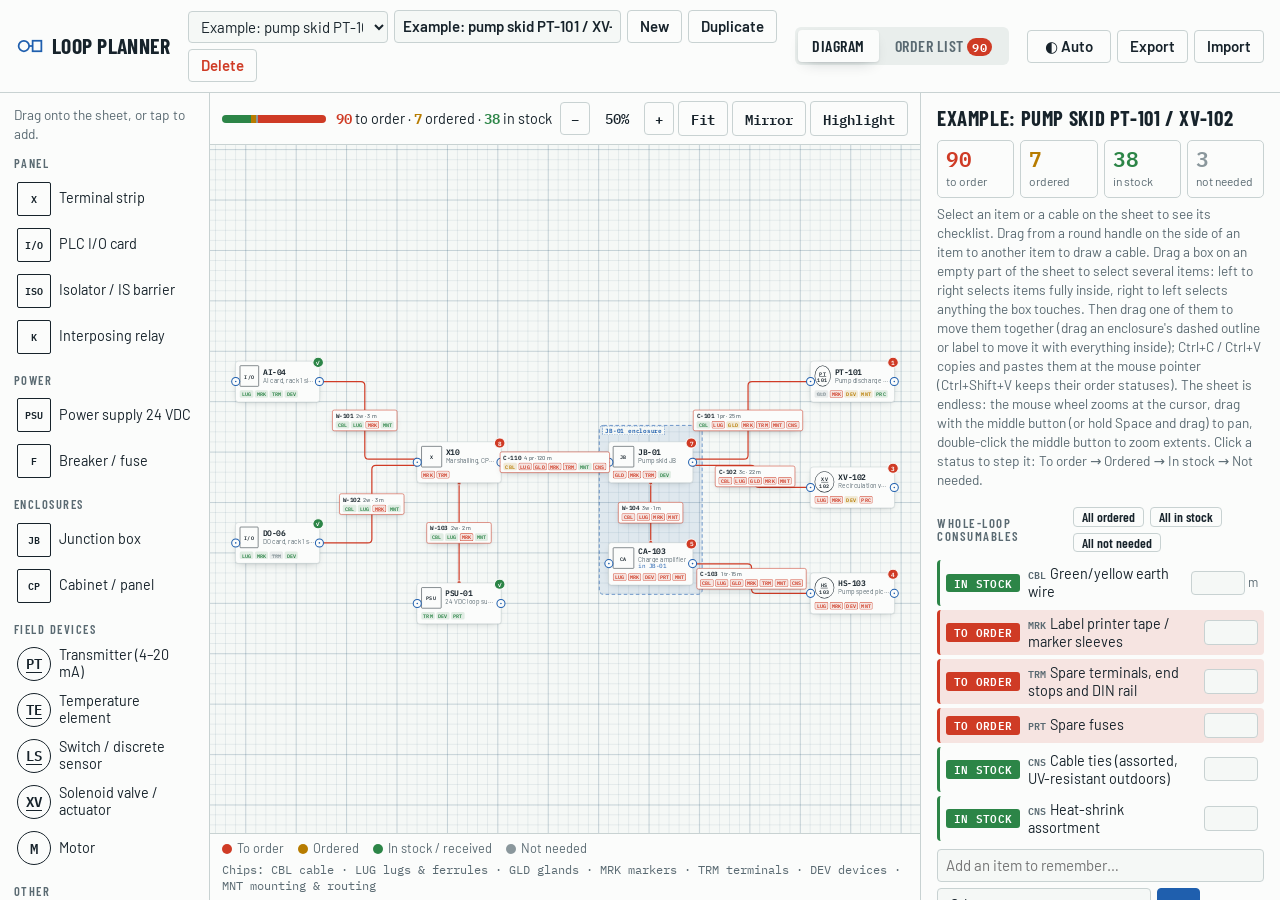
==== loop-planner/index.html @ 2ae2ae6f "Loop Planner: highlight materials of interest A Highlight button above the sheet opens a bar with ma" ====
<!DOCTYPE html>
<html lang="en">
<head>
<meta charset="UTF-8">
<meta name="viewport" content="width=device-width, initial-scale=1.0, viewport-fit=cover">
<!-- ARTIFACT-HEAD-START -->
<title>Loop Planner</title>
<meta name="claude:viewport-fit-sides" content="cover">
<link rel="preconnect" href="https://fonts.googleapis.com">
<link rel="preconnect" href="https://fonts.gstatic.com" crossorigin>
<link href="https://fonts.googleapis.com/css2?family=Barlow:wght@400;500;600&family=Barlow+Condensed:wght@500;600;700&family=IBM+Plex+Mono:wght@500;600&display=swap" rel="stylesheet">
<script>
  // Apply the saved theme before anything is drawn (no flash). "auto" follows the system.
  try { var t = localStorage.getItem('loop-planner-theme'); if (t === 'light' || t === 'dark') document.documentElement.dataset.theme = t; } catch (e) {}
</script>
<!-- ARTIFACT-HEAD-END -->
<link rel="stylesheet" href="style.css?v=dev">
</head>
<body>
<!-- ARTIFACT-BODY-START -->
<header class="topbar">
  <div class="brand">
    <svg viewBox="0 0 32 32" aria-hidden="true"><circle cx="9" cy="16" r="6"/><rect x="19" y="10" width="10" height="12"/><path d="M15 16h4"/></svg>
    <span>Loop Planner</span>
  </div>
  <div class="loopbar">
    <label class="sr" for="loopSelect">Loop</label>
    <select id="loopSelect" title="Switch loop"></select>
    <label class="sr" for="loopName">Loop name</label>
    <input id="loopName" type="text" placeholder="Loop name" title="Rename this loop">
    <button id="btnNewLoop" class="btn ghost" title="Start an empty loop">New</button>
    <button id="btnDupLoop" class="btn ghost" title="Copy this loop">Duplicate</button>
    <button id="btnDelLoop" class="btn ghost danger" title="Delete this loop">Delete</button>
  </div>
  <nav class="tabs" role="tablist">
    <button id="tabDiagram" class="tab active" role="tab" aria-selected="true">Diagram</button>
    <button id="tabOrders" class="tab" role="tab" aria-selected="false">Order list <span id="tabCount" class="count"></span></button>
  </nav>
  <div class="filemenu">
    <button id="btnTheme" class="btn ghost theme-btn" title="Colour theme: click to switch Auto / Light / Dark"></button>
    <button id="btnExport" class="btn ghost" title="Save all loops to a .json file">Export</button>
    <label class="btn ghost" title="Load loops from a .json file">Import<input id="fileImport" type="file" accept=".json,application/json" hidden></label>
  </div>
</header>

<div id="confirmBar" class="confirm" hidden>
  <span id="confirmText"></span>
  <button id="confirmYes" class="btn danger">Delete</button>
  <button id="confirmNo" class="btn ghost">Cancel</button>
</div>

<main id="viewDiagram" class="diagram">
  <aside class="palette" aria-label="Components">
    <p class="hint">Drag onto the sheet, or tap to add.</p>
    <div id="paletteList"></div>
  </aside>

  <section class="sheet">
    <div class="sheet-tools">
      <div id="progress" class="progress"></div>
      <div class="zoom">
        <button id="zoomOut" class="btn ghost icon" title="Zoom out">−</button>
        <span id="zoomVal">100%</span>
        <button id="zoomIn" class="btn ghost icon" title="Zoom in">+</button>
        <button id="zoomFit" class="btn ghost" title="Zoom extents: show the whole loop (or double-click the mouse wheel)">Fit</button>
        <button id="btnMirror" class="btn ghost" title="Mirror the loop left ↔ right">Mirror</button>
        <button id="btnHighlight" class="btn ghost hl-toggle" aria-expanded="false" aria-controls="hlBar" title="Highlight where a material is needed">Highlight</button>
      </div>
    </div>
    <div id="hlBar" class="hlbar" hidden>
      <div class="hl-row">
        <label class="sr" for="hlText">Highlight materials containing</label>
        <input id="hlText" type="search" placeholder="Search materials: ferrule, gland, M20, Hall…" autocomplete="off">
        <label class="hl-todo"><input id="hlTodo" type="checkbox"> Only still to order</label>
        <span id="hlSummary" class="hl-summary"></span>
        <button id="hlClear" class="btn ghost small">Clear</button>
        <button id="hlClose" class="btn ghost small" title="Hide this bar (the highlight stays on)">Hide</button>
      </div>
      <div id="hlChips" class="hl-chips" role="group" aria-label="Material types"></div>
    </div>
    <div id="modeBar" class="modebar" hidden><span id="modeText"></span><button id="modeDone" class="btn small">Done (Esc)</button></div>
    <div id="viewport" class="viewport">
      <div id="world">
        <svg id="wires" xmlns="http://www.w3.org/2000/svg"></svg>
        <div id="nodes"></div>
      </div>
      <div id="emptyHint" class="empty" hidden>
        <strong>Empty loop</strong>
        <span>Drag a transmitter, junction box, terminal strip or I/O card onto the sheet. Then drag from a round handle on one item to another to draw a cable.</span>
      </div>
    </div>
    <div class="legend">
      <span><i class="dot todo"></i>To order</span>
      <span><i class="dot ordered"></i>Ordered</span>
      <span><i class="dot have"></i>In stock / received</span>
      <span><i class="dot na"></i>Not needed</span>
      <span class="legend-sep">Chips: CBL cable · LUG lugs &amp; ferrules · GLD glands · MRK markers · TRM terminals · DEV devices · MNT mounting &amp; routing</span>
    </div>
  </section>

  <aside id="inspector" class="inspector" aria-label="Details"></aside>
  <div id="rzPal" class="resizer" role="separator" aria-orientation="vertical" aria-label="Resize the component list" title="Drag to resize · double-click to reset"></div>
  <div id="rzInsp" class="resizer" role="separator" aria-orientation="vertical" aria-label="Resize the details panel" title="Drag to resize · double-click to reset"></div>
</main>

<main id="viewOrders" class="orders" hidden>
  <div class="orders-head">
    <div>
      <h1 id="ordersTitle">Order list</h1>
      <p id="ordersSub" class="muted"></p>
    </div>
    <div class="orders-controls">
      <div class="seg" id="scopeSeg">
        <button data-scope="loop" class="on">This loop</button>
        <button data-scope="all">All loops</button>
      </div>
      <div class="seg" id="groupSeg">
        <button data-g="branch" class="on" title="One line per cable or item on the diagram">Per branch</button>
        <button data-g="totals" title="Identical items summed into one line">Totals</button>
      </div>
      <div class="seg" id="filterSeg">
        <button data-f="todo" class="on">To order</button>
        <button data-f="ordered">Ordered</button>
        <button data-f="have">In stock</button>
        <button data-f="na">Not needed</button>
        <button data-f="all">All</button>
      </div>
      <button id="btnCopy" class="btn">Copy list</button>
      <button id="btnCsv" class="btn ghost">Download CSV</button>
    </div>
  </div>
  <div id="ordersBody"></div>
  <textarea id="copyFallback" class="copy-fallback" readonly hidden></textarea>
</main>

<div id="toast" class="toast" hidden></div>
<!-- ARTIFACT-BODY-END -->
<script src="app.js?v=dev"></script>
</body>
</html>
---- loop-planner/style.css ----
/* Layout: drafting-sheet canvas between a component palette (left) and a details panel (right);
   the order list is a second view with tables grouped by category. */
:root {
  --bg: #e9eeec;
  --surface: #fbfcfb;
  --sheet: #f5f8f6;
  --grid: rgba(34, 80, 110, .09);
  --grid-major: rgba(34, 80, 110, .16);
  --ink: #17232b;
  --muted: #5a6a72;
  --line: #c8d2d2;
  --accent: #1f5fae;
  --accent-ink: #ffffff;
  --accent-soft: rgba(31, 95, 174, .12);
  --todo: #cf3b25;
  --todo-soft: rgba(207, 59, 37, .12);
  --ordered: #b77c00;
  --ordered-soft: rgba(183, 124, 0, .14);
  --have: #2c8547;
  --have-soft: rgba(44, 133, 71, .13);
  --na: #8a979c;
  --na-soft: rgba(138, 151, 156, .16);
  --shadow: 0 1px 2px rgba(20, 35, 45, .10), 0 6px 16px -8px rgba(20, 35, 45, .30);
  --hl: #b11fc7;
  --hl-soft: rgba(177, 31, 199, .14);
  --hl-ink: #ffffff;
  --f-body: "Barlow", system-ui, -apple-system, "Segoe UI", Roboto, sans-serif;
  --f-label: "Barlow Condensed", "Arial Narrow", system-ui, sans-serif;
  --f-mono: "IBM Plex Mono", ui-monospace, "SFMono-Regular", Menlo, Consolas, monospace;
}
@media (prefers-color-scheme: dark) {
  :root:not([data-theme="light"]) {
    --bg: #0f161b; --surface: #172129; --sheet: #121b21;
    --grid: rgba(150, 195, 220, .06); --grid-major: rgba(150, 195, 220, .12);
    --ink: #e2eaee; --muted: #93a3ab; --line: #2b3943;
    --accent: #6ea6f2; --accent-ink: #0d1820; --accent-soft: rgba(110, 166, 242, .16);
    --todo: #ff6e57; --todo-soft: rgba(255, 110, 87, .16);
    --ordered: #f2b632; --ordered-soft: rgba(242, 182, 50, .16);
    --have: #55c477; --have-soft: rgba(85, 196, 119, .15);
    --na: #6f7f87; --na-soft: rgba(111, 127, 135, .2);
    --shadow: 0 1px 2px rgba(0, 0, 0, .4), 0 8px 18px -8px rgba(0, 0, 0, .7);
    --hl: #e27bf5; --hl-soft: rgba(226, 123, 245, .18); --hl-ink: #1b0f20;
    color-scheme: dark;
  }
}
:root[data-theme="dark"] {
  --bg: #0f161b; --surface: #172129; --sheet: #121b21;
  --grid: rgba(150, 195, 220, .06); --grid-major: rgba(150, 195, 220, .12);
  --ink: #e2eaee; --muted: #93a3ab; --line: #2b3943;
  --accent: #6ea6f2; --accent-ink: #0d1820; --accent-soft: rgba(110, 166, 242, .16);
  --todo: #ff6e57; --todo-soft: rgba(255, 110, 87, .16);
  --ordered: #f2b632; --ordered-soft: rgba(242, 182, 50, .16);
  --have: #55c477; --have-soft: rgba(85, 196, 119, .15);
  --na: #6f7f87; --na-soft: rgba(111, 127, 135, .2);
  --shadow: 0 1px 2px rgba(0, 0, 0, .4), 0 8px 18px -8px rgba(0, 0, 0, .7);
  --hl: #e27bf5; --hl-soft: rgba(226, 123, 245, .18); --hl-ink: #1b0f20;
  color-scheme: dark;
}

* { box-sizing: border-box; }
[hidden] { display: none !important; }
html, body { height: 100%; }
body {
  margin: 0; background: var(--bg); color: var(--ink);
  font: 15px/1.4 var(--f-body);
  display: flex; flex-direction: column;
}
button, input, select, textarea { font: inherit; color: inherit; }
.sr { position: absolute; width: 1px; height: 1px; overflow: hidden; clip: rect(0 0 0 0); }
.muted { color: var(--muted); }
:focus-visible { outline: 2px solid var(--accent); outline-offset: 2px; }

/* ---------- Top bar ---------- */
.topbar {
  display: flex; flex-wrap: wrap; align-items: center; gap: 10px 18px;
  padding-block: 10px;
  padding-left: max(16px, env(safe-area-inset-left, 0px));
  padding-right: max(16px, env(safe-area-inset-right, 0px));
  background: var(--surface); border-bottom: 1px solid var(--line);
}
.brand { display: flex; align-items: center; gap: 8px; font: 700 1.35rem/1 var(--f-label); letter-spacing: .02em; text-transform: uppercase; }
.brand svg { width: 28px; height: 28px; fill: none; stroke: var(--accent); stroke-width: 2; }
.loopbar { display: flex; flex-wrap: wrap; align-items: center; gap: 6px; flex: 1 1 420px; min-width: 0; }
.loopbar select { max-width: 200px; }
.loopbar input { flex: 1 1 160px; min-width: 0; font-weight: 600; }
select, input[type="text"], input[type="number"], textarea {
  background: var(--sheet); border: 1px solid var(--line); border-radius: 4px; padding: 5px 8px;
}
input[type="number"] { width: 72px; }
.tabs { display: flex; gap: 2px; background: var(--bg); padding: 3px; border-radius: 6px; }
.tab { border: 0; background: transparent; padding: 6px 14px; border-radius: 4px; cursor: pointer; font: 600 1rem/1.2 var(--f-label); letter-spacing: .03em; text-transform: uppercase; color: var(--muted); }
.tab.active { background: var(--surface); color: var(--ink); box-shadow: var(--shadow); }
.count { display: inline-block; min-width: 1.5em; padding: 0 5px; border-radius: 9px; background: var(--todo); color: #fff; font: 600 .78rem/1.5 var(--f-mono); text-align: center; }
.count:empty { display: none; }
.filemenu { display: flex; gap: 6px; }
.theme-btn { min-width: 84px; font-variant-numeric: tabular-nums; }

.btn {
  display: inline-flex; align-items: center; justify-content: center; gap: 4px;
  border: 1px solid var(--accent); background: var(--accent); color: var(--accent-ink);
  padding: 5px 12px; border-radius: 4px; cursor: pointer; font-weight: 600; white-space: nowrap;
}
.btn.ghost { background: transparent; color: var(--ink); border-color: var(--line); }
.btn.ghost:hover { border-color: var(--accent); color: var(--accent); }
.btn.danger { background: var(--todo); border-color: var(--todo); color: #fff; }
.btn.ghost.danger { background: transparent; color: var(--todo); border-color: var(--line); }
.btn.icon { width: 30px; padding: 4px 0; }
.btn.small { padding: 2px 8px; font-size: .85rem; }

.confirm {
  display: flex; flex-wrap: wrap; align-items: center; gap: 10px;
  padding-block: 8px;
  padding-left: max(16px, env(safe-area-inset-left, 0px));
  padding-right: max(16px, env(safe-area-inset-right, 0px));
  background: var(--todo-soft); border-bottom: 1px solid var(--todo);
}
.confirm span { font-weight: 600; flex: 1 1 200px; }

/* ---------- Diagram view ---------- */
.diagram { --pal-def: 210px; --insp-def: 360px; position: relative; flex: 1; min-height: 0; display: grid; grid-template-columns: var(--pal-w, var(--pal-def)) minmax(0, 1fr) var(--insp-w, var(--insp-def)); }
#rzPal { left: var(--pal-w, var(--pal-def)); }
#rzInsp { left: calc(100% - var(--insp-w, var(--insp-def))); }
/* drag handles on the panel borders */
.resizer { position: absolute; top: 0; bottom: 0; width: 9px; margin-left: -4px; cursor: col-resize; z-index: 6; touch-action: none; }
.resizer::after { content: ""; position: absolute; top: 0; bottom: 0; left: 4px; width: 1px; background: transparent; transition: background .12s; }
.resizer:hover::after, .resizer.active::after { background: var(--accent); width: 3px; left: 3px; }
body.resizing, body.resizing * { cursor: col-resize !important; user-select: none !important; }
.palette { background: var(--surface); border-right: 1px solid var(--line); overflow-y: auto; padding: 12px 10px 20px; }
.pal-row { display: flex; align-items: center; gap: 2px; }
.pal-row .pal-item { flex: 1; min-width: 0; }
.pal-edit { flex: none; border: 1px solid transparent; background: transparent; color: var(--muted); border-radius: 4px; width: 28px; height: 28px; cursor: pointer; }
.pal-edit:hover { border-color: var(--line); color: var(--accent); }
.pal-new { width: 100%; margin-top: 6px; border: 1px dashed var(--line); background: transparent; border-radius: 5px; padding: 7px 6px; cursor: pointer; color: var(--accent); font-weight: 600; text-align: left; }
.pal-new:hover { border-color: var(--accent); }
.titems { display: grid; gap: 6px; }
.titem { display: grid; grid-template-columns: minmax(0, 1fr) 60px 52px auto; gap: 4px; align-items: center; padding-bottom: 6px; border-bottom: 1px solid var(--line); }
.titem input[data-tf$=".name"] { grid-column: 1 / -1; }
.titem input, .titem select { width: 100%; min-width: 0; padding: 4px 5px; font-size: .85rem; }
.palette .hint { margin: 0 4px 10px; font-size: .85rem; color: var(--muted); }
.pal-group { font: 600 .78rem/1 var(--f-label); text-transform: uppercase; letter-spacing: .12em; color: var(--muted); margin: 14px 4px 6px; }
.pal-item {
  display: flex; align-items: center; gap: 8px; width: 100%; text-align: left;
  border: 1px solid transparent; background: transparent; border-radius: 5px; padding: 5px 6px; cursor: grab; touch-action: none;
}
.pal-item:hover { background: var(--accent-soft); border-color: var(--line); }
.pal-item .sym { flex: none; }
.pal-item span { font-size: .9rem; line-height: 1.15; }

.sym { width: 34px; height: 34px; display: grid; place-items: center; border: 1.6px solid var(--ink); background: var(--surface); font: 600 .62rem/1 var(--f-mono); color: var(--ink); }
.sym.bubble { border-radius: 50%; }
.sym.motor { border-radius: 50%; font-size: .9rem; }
.sym.box { border-radius: 2px; }

.sheet { display: flex; flex-direction: column; min-width: 0; min-height: 0; }
.sheet-tools { display: flex; flex-wrap: wrap; align-items: center; justify-content: space-between; gap: 8px; padding: 8px 12px; border-bottom: 1px solid var(--line); background: var(--surface); }
.zoom { display: flex; align-items: center; gap: 4px; font: 500 .85rem var(--f-mono); }
.zoom #zoomVal { width: 46px; text-align: center; }
.progress { display: flex; align-items: center; gap: 10px; flex: 1 1 300px; min-width: 0; font-size: .9rem; }
.bar { flex: 1; height: 8px; border-radius: 4px; overflow: hidden; display: flex; background: var(--na-soft); max-width: 340px; }
.bar i { display: block; height: 100%; }
.progress b { font-family: var(--f-mono); font-weight: 600; }

.viewport {
  position: relative; flex: 1; min-height: 0; overflow: hidden; background-color: var(--sheet);
  touch-action: none;
  background-image:
    linear-gradient(var(--grid-major) 1px, transparent 1px),
    linear-gradient(90deg, var(--grid-major) 1px, transparent 1px),
    linear-gradient(var(--grid) 1px, transparent 1px),
    linear-gradient(90deg, var(--grid) 1px, transparent 1px);
}
#world { position: absolute; left: 0; top: 0; width: 0; height: 0; transform-origin: 0 0; overflow: visible; }
#wires { position: absolute; overflow: visible; }
#nodes { position: absolute; left: 0; top: 0; width: 0; height: 0; overflow: visible; pointer-events: none; }
.empty { position: absolute; left: 50%; top: 40%; transform: translate(-50%, -50%); width: min(420px, 86%); background: var(--surface); border: 1px dashed var(--line); padding: 18px 20px; border-radius: 6px; display: grid; gap: 6px; color: var(--muted); pointer-events: none; }
.empty strong { color: var(--ink); font: 600 1.1rem var(--f-label); text-transform: uppercase; letter-spacing: .05em; }

.wire { fill: none; stroke-width: 2.4; }
.wire.todo { stroke: var(--todo); }
.wire.ordered { stroke: var(--ordered); stroke-dasharray: 9 5; }
.wire.done { stroke: var(--have); }
.wire.sel { stroke-width: 4.5; }
.wire-hit { fill: none; stroke: transparent; stroke-width: 16; cursor: pointer; pointer-events: stroke; }
.wire-temp { pointer-events: none; fill: none; stroke: var(--accent); stroke-width: 2; stroke-dasharray: 5 4; }
.wire-end { stroke: var(--surface); stroke-width: 1.5; }

.node {
  position: absolute; pointer-events: auto; width: 168px;
  background: var(--surface); border: 1.5px solid var(--line); border-radius: 6px; box-shadow: var(--shadow);
  padding: 8px 10px 8px 8px; cursor: grab; user-select: none; touch-action: none;
}
.node.sel { border-color: var(--accent); box-shadow: 0 0 0 3px var(--accent-soft), var(--shadow); }
.node.dragging { cursor: grabbing; opacity: .92; }
.node-top { display: flex; align-items: center; gap: 8px; }
.node-top .sym { width: 42px; height: 42px; font-size: .68rem; }
.sym .tg { display: grid; place-items: center; line-height: 1.05; text-align: center; }
.sym.bubble .tg span:first-child { border-bottom: 1.2px solid currentColor; padding-bottom: 1px; }
.node-title { min-width: 0; }
.node-title b { display: block; font: 600 .95rem/1.1 var(--f-mono); overflow: hidden; text-overflow: ellipsis; white-space: nowrap; }
.node-title small { display: block; color: var(--muted); font-size: .8rem; line-height: 1.15; overflow: hidden; text-overflow: ellipsis; white-space: nowrap; }
.badge { position: absolute; top: -9px; right: -9px; min-width: 22px; height: 22px; padding: 0 6px; border-radius: 11px; display: grid; place-items: center; font: 600 .75rem/1 var(--f-mono); color: #fff; background: var(--todo); border: 2px solid var(--surface); }
.badge.ordered { background: var(--ordered); }
.badge.done { background: var(--have); }
.port {
  position: absolute; right: -9px; top: 50%; width: 18px; height: 18px; margin-top: -9px; border-radius: 50%;
  background: var(--surface); border: 2px solid var(--accent); cursor: crosshair; touch-action: none;
}
.port::after { content: ""; position: absolute; inset: 3px; border-radius: 50%; background: var(--accent); transform: scale(.4); transition: transform .12s; }
.port.left { right: auto; left: -9px; }
.port:hover::after, .linking .port::after { transform: scale(1); }
.inside-tag { color: var(--accent) !important; font-family: var(--f-mono); font-size: .72rem !important; }
.encl-box { fill: var(--accent-soft); stroke: var(--accent); stroke-width: 1.5; stroke-dasharray: 7 5; opacity: .8; }
.encl-tab { position: absolute; z-index: 3; pointer-events: auto; cursor: move; color: var(--accent); font: 600 12px/1 var(--f-mono); letter-spacing: .04em; padding: 2px 5px; border-radius: 3px; white-space: nowrap; user-select: none; background: var(--sheet); border: 1px dashed var(--accent); }
.encl-tab:hover { background: var(--surface); border-style: solid; }
.encl-hit { fill: none; stroke: transparent; stroke-width: 14; pointer-events: stroke; cursor: move; }
.encl-hit:hover { stroke: var(--accent-soft); }
.selbox { position: absolute; border: 1.5px solid var(--accent); background: var(--accent-soft); pointer-events: none; border-radius: 2px; }
.selbox.crossing { border: 1.5px dashed var(--have); background: var(--have-soft); }
.viewport.panning, .viewport.panning .node { cursor: grab; }
.modebar { display: flex; flex-wrap: wrap; align-items: center; gap: 8px 12px; padding: 7px 12px; background: var(--accent); color: var(--accent-ink); font-weight: 600; font-size: .9rem; }
.modebar span { flex: 1 1 260px; }
.modebar .btn { background: var(--accent-ink); color: var(--accent); border-color: var(--accent-ink); }
.hl-toggle.on { background: var(--hl); border-color: var(--hl); color: var(--hl-ink); }
.hlbar { display: grid; gap: 7px; padding: 8px 12px; background: var(--surface); border-bottom: 1px solid var(--line); border-top: 2px solid var(--hl); }
.hl-row { display: flex; flex-wrap: wrap; align-items: center; gap: 6px 12px; }
.hl-row input[type="search"] { flex: 1 1 220px; min-width: 0; }
.hl-todo { display: inline-flex; gap: 5px; align-items: center; font-size: .88rem; white-space: nowrap; }
.hl-summary { flex: 1 1 220px; font-size: .85rem; color: var(--muted); }
.hl-chips { display: flex; flex-wrap: wrap; gap: 4px; }
.hl-chip { border: 1px solid var(--line); background: var(--sheet); border-radius: 12px; padding: 2px 9px; font-size: .8rem; cursor: pointer; color: var(--ink); }
.hl-chip b { font: 600 .68rem var(--f-mono); color: var(--muted); margin-right: 2px; }
.hl-chip:hover { border-color: var(--hl); }
.hl-chip.on { background: var(--hl); border-color: var(--hl); color: var(--hl-ink); }
.hl-chip.on b { color: var(--hl-ink); }
/* on the sheet: matches outlined in the highlighter colour, everything else faded */
.hl-active .node.hl-off, .hl-active .wlabel.hl-off { opacity: .22; }
.hl-active .wire.hl-off, .hl-active .wire-end.hl-off { opacity: .15; }
.hl-active .encl-box { opacity: .35; }
.node.hl-on { border-color: var(--hl); box-shadow: 0 0 0 3px var(--hl-soft), 0 0 18px var(--hl-soft), var(--shadow); }
.wlabel.hl-on { border-color: var(--hl); box-shadow: 0 0 0 3px var(--hl-soft), var(--shadow); }
.wire-glow { fill: none; stroke: var(--hl); stroke-width: 9; opacity: .35; stroke-linecap: round; stroke-linejoin: round; }
.hl-badge { position: absolute; top: -9px; left: -9px; min-width: 20px; height: 20px; padding: 0 5px; border-radius: 10px; display: grid; place-items: center; font: 600 .7rem/1 var(--f-mono); background: var(--hl); color: var(--hl-ink); border: 2px solid var(--surface); z-index: 1; }
.chip.hl { outline: 2px solid var(--hl); outline-offset: 1px; }
.ci.ci-hl { box-shadow: inset 0 0 0 2px var(--hl); }
.otable tr.row-hl td { background: var(--hl-soft); }
.otable tr.row-hl td:first-child { box-shadow: inset 3px 0 0 var(--hl); }
.keep-opt { flex-basis: 100%; display: flex; gap: 6px; align-items: flex-start; font-size: .85rem; line-height: 1.3; }
.keep-opt input { margin-top: 2px; }
.multi-list { display: flex; flex-wrap: wrap; gap: 4px; margin-top: 10px; font-family: var(--f-mono); }
.node.target { border-color: var(--accent); background: var(--accent-soft); }

.chips { display: flex; flex-wrap: wrap; gap: 3px; margin-top: 7px; }
.chip { font: 600 .62rem/1 var(--f-mono); padding: 3px 4px 2px; border-radius: 3px; letter-spacing: .02em; }
.chip.todo { background: var(--todo-soft); color: var(--todo); box-shadow: inset 0 0 0 1px var(--todo); }
.chip.ordered { background: var(--ordered-soft); color: var(--ordered); }
.chip.have { background: var(--have-soft); color: var(--have); }
.chip.na { background: var(--na-soft); color: var(--na); text-decoration: line-through; }

.wlabel {
  position: absolute; pointer-events: auto; transform: translate(-50%, -50%); cursor: pointer;
  background: var(--surface); border: 1.5px solid var(--line); border-radius: 4px; padding: 3px 6px 4px; box-shadow: var(--shadow);
  white-space: nowrap; max-width: 220px;
}
.wlabel.todo { border-color: var(--todo); }
.wlabel.ordered { border-color: var(--ordered); }
.wlabel.done { border-color: var(--have); }
.wlabel.sel { box-shadow: 0 0 0 3px var(--accent-soft), var(--shadow); border-color: var(--accent); }
.wlabel .wt { display: flex; gap: 6px; align-items: baseline; font: 600 .78rem/1.2 var(--f-mono); }
.wlabel .wt small { font: 500 .72rem var(--f-body); color: var(--muted); }
.wlabel .chips { margin-top: 3px; flex-wrap: nowrap; }

.legend { display: flex; flex-wrap: wrap; gap: 4px 14px; padding: 6px 12px; font-size: .8rem; color: var(--muted); border-top: 1px solid var(--line); background: var(--surface); }
.legend span { display: inline-flex; align-items: center; gap: 5px; }
.legend-sep { font-family: var(--f-mono); font-size: .72rem; }
.dot { width: 10px; height: 10px; border-radius: 50%; display: inline-block; }
.dot.todo { background: var(--todo); } .dot.ordered { background: var(--ordered); } .dot.have { background: var(--have); } .dot.na { background: var(--na); }

/* ---------- Inspector ---------- */
.inspector { background: var(--surface); border-left: 1px solid var(--line); overflow-y: auto; padding: 14px 16px 30px; min-width: 0; }
.inspector h2 { margin: 0; font: 700 1.3rem/1.1 var(--f-label); text-transform: uppercase; letter-spacing: .03em; text-wrap: balance; }
.inspector h3 { margin: 18px 0 8px; font: 600 .8rem/1 var(--f-label); text-transform: uppercase; letter-spacing: .12em; color: var(--muted); display: flex; justify-content: space-between; align-items: center; gap: 8px; }
.insp-head { display: flex; align-items: center; gap: 10px; margin-bottom: 4px; }
.insp-head .sym { width: 46px; height: 46px; flex: none; }
.kind { font-size: .85rem; color: var(--muted); }
.form { display: grid; grid-template-columns: auto minmax(0, 1fr); gap: 7px 10px; align-items: center; margin-top: 12px; }
.form label { font-size: .85rem; color: var(--muted); }
.form input[type="text"], .form select, .form textarea { width: 100%; }
.form textarea { min-height: 54px; resize: vertical; }
.form .row { display: flex; flex-wrap: wrap; gap: 6px 12px; align-items: center; }
.form .row label { color: var(--ink); display: inline-flex; gap: 5px; align-items: center; }
.ends { display: grid; gap: 8px; margin-top: 4px; }
.end { border: 1px solid var(--line); border-radius: 5px; padding: 8px 10px; display: grid; gap: 6px; }
.end-h { display: flex; justify-content: space-between; gap: 8px; font-size: .85rem; }
.end-h b { font-family: var(--f-mono); }
.end .row { display: flex; flex-wrap: wrap; gap: 6px 12px; align-items: center; font-size: .88rem; }
.end select { flex: 1 1 140px; }

.checklist { display: grid; gap: 4px; }
.ci { display: grid; grid-template-columns: auto minmax(0, 1fr) auto; gap: 8px; align-items: center; padding: 5px 6px; border-radius: 4px; border-left: 3px solid transparent; }
.ci.todo { border-left-color: var(--todo); background: var(--todo-soft); }
.ci.ordered { border-left-color: var(--ordered); }
.ci.have { border-left-color: var(--have); }
.ci.na { border-left-color: var(--na); opacity: .65; }
.ci.na .ci-name { text-decoration: line-through; }
.ci-name { font-size: .9rem; line-height: 1.2; }
.ci-name small { display: block; color: var(--muted); font-size: .76rem; }
.ci-cat { font: 600 .62rem var(--f-mono); color: var(--muted); margin-right: 4px; }
.ci-qty { display: flex; align-items: center; gap: 3px; font-size: .78rem; color: var(--muted); }
.ci-qty input { width: 54px; padding: 2px 4px; text-align: right; font-family: var(--f-mono); font-size: .82rem; }
.ci-del { border: 0; background: none; color: var(--muted); cursor: pointer; padding: 0 2px; font-size: 1rem; }
.status {
  border: 0; border-radius: 3px; padding: 3px 0; width: 74px; cursor: pointer;
  font: 600 .66rem/1.2 var(--f-mono); text-transform: uppercase; letter-spacing: .03em;
}
.status.todo { background: var(--todo); color: #fff; }
.status.ordered { background: var(--ordered); color: #fff; }
.status.have { background: var(--have); color: #fff; }
.status.na { background: var(--na-soft); color: var(--muted); }
.addrow { display: flex; flex-wrap: wrap; gap: 6px; margin-top: 8px; }
.addrow input { flex: 1 1 140px; min-width: 0; }
.allset { display: flex; gap: 6px; flex-wrap: wrap; }
.conn-list { margin: 0; padding: 0; list-style: none; display: grid; gap: 4px; }
.conn-list button { width: 100%; text-align: left; border: 1px solid var(--line); background: transparent; border-radius: 4px; padding: 5px 8px; cursor: pointer; display: flex; justify-content: space-between; gap: 8px; font-size: .88rem; }
.conn-list button:hover { border-color: var(--accent); }
.conn-list b { font-family: var(--f-mono); font-size: .82rem; }
.del-row { margin-top: 22px; display: flex; gap: 8px; flex-wrap: wrap; }
.tip { font-size: .85rem; color: var(--muted); margin: 6px 0 0; }
.summary-grid { display: grid; grid-template-columns: repeat(4, 1fr); gap: 6px; margin-top: 10px; }
.summary-grid div { border: 1px solid var(--line); border-radius: 5px; padding: 6px 8px; }
.summary-grid b { display: block; font: 600 1.3rem/1.1 var(--f-mono); font-variant-numeric: tabular-nums; }
.summary-grid span { font-size: .75rem; color: var(--muted); }
.summary-grid .todo b { color: var(--todo); } .summary-grid .ordered b { color: var(--ordered); } .summary-grid .have b { color: var(--have); } .summary-grid .na b { color: var(--na); }

/* ---------- Order list view ---------- */
.orders {
  flex: 1; min-height: 0; overflow-y: auto;
  padding-block: 18px 40px;
  padding-left: max(16px, env(safe-area-inset-left, 0px));
  padding-right: max(16px, env(safe-area-inset-right, 0px));
}
.orders-head { display: flex; flex-wrap: wrap; justify-content: space-between; align-items: flex-end; gap: 12px; max-width: 1100px; margin: 0 auto 16px; }
.orders-head h1 { margin: 0; font: 700 1.8rem/1.1 var(--f-label); text-transform: uppercase; letter-spacing: .03em; }
.orders-head p { margin: 4px 0 0; }
.orders-controls { display: flex; flex-wrap: wrap; gap: 8px; align-items: center; }
.seg { display: inline-flex; border: 1px solid var(--line); border-radius: 5px; overflow: hidden; flex-wrap: wrap; }
.seg button { border: 0; background: var(--surface); padding: 5px 10px; cursor: pointer; font-size: .88rem; }
.seg button + button { border-left: 1px solid var(--line); }
.seg button.on { background: var(--accent); color: var(--accent-ink); }
#ordersBody { max-width: 1100px; margin: 0 auto; display: grid; gap: 18px; }
.ocat { background: var(--surface); border: 1px solid var(--line); border-radius: 6px; overflow: hidden; }
.ocat h2 { margin: 0; padding: 9px 14px; display: flex; justify-content: space-between; gap: 10px; align-items: baseline; font: 600 1.05rem/1.1 var(--f-label); text-transform: uppercase; letter-spacing: .05em; border-bottom: 1px solid var(--line); background: var(--sheet); }
.ocat h2 small { font: 500 .78rem var(--f-mono); color: var(--muted); text-transform: none; letter-spacing: 0; }
.otable-wrap { overflow-x: auto; }
.otable { width: 100%; border-collapse: collapse; font-size: .9rem; }
.otable th { text-align: left; font: 600 .72rem var(--f-label); text-transform: uppercase; letter-spacing: .1em; color: var(--muted); padding: 7px 12px; border-bottom: 1px solid var(--line); }
.otable td { padding: 6px 12px; border-bottom: 1px solid var(--line); vertical-align: middle; }
.otable tr:last-child td { border-bottom: 0; }
.otable td.q { font-family: var(--f-mono); font-variant-numeric: tabular-nums; text-align: right; white-space: nowrap; }
.otable th.q { text-align: right; }
.otable .where { font-family: var(--f-mono); font-size: .82rem; white-space: nowrap; }
.linkbtn { border: 0; background: none; padding: 0; font: inherit; color: var(--accent); cursor: pointer; text-decoration: underline; text-underline-offset: 2px; text-align: left; }
.otable .loopname { color: var(--muted); font-size: .8rem; }
.ocat-empty { max-width: 1100px; margin: 30px auto; text-align: center; color: var(--muted); }
.copy-fallback { display: block; width: 100%; max-width: 1100px; margin: 16px auto 0; min-height: 160px; font-family: var(--f-mono); font-size: .8rem; }

.toast {
  position: fixed; left: 50%; bottom: calc(18px + env(safe-area-inset-bottom, 0px)); transform: translateX(-50%);
  background: var(--ink); color: var(--surface); padding: 9px 14px; border-radius: 6px; box-shadow: var(--shadow);
  display: flex; gap: 12px; align-items: center; z-index: 20; max-width: calc(100% - 32px);
}
.toast button { background: none; border: 0; color: var(--surface); font-weight: 700; text-decoration: underline; cursor: pointer; }

/* ---------- Responsive ---------- */
@media (max-width: 1100px) {
  .diagram { --pal-def: 180px; --insp-def: 310px; }
}
@media (max-width: 860px) {
  body { height: auto; min-height: 100%; }
  .diagram { display: flex; flex-direction: column; }
  .palette { border-right: 0; border-bottom: 1px solid var(--line); overflow-x: auto; overflow-y: hidden; padding: 8px 12px; }
  .palette .hint { display: none; }
  #paletteList { display: flex; gap: 4px; width: max-content; }
  .pal-group { display: none; }
  .pal-row { flex-direction: column; }
  .pal-new { width: 82px; margin-top: 0; text-align: center; font-size: .75rem; }
  .pal-item { flex-direction: column; width: 82px; text-align: center; gap: 4px; cursor: pointer; touch-action: auto; }
  .pal-item span { font-size: .72rem; }
  .sheet { height: 62vh; min-height: 380px; }
  .inspector { border-left: 0; border-top: 1px solid var(--line); overflow: visible; }
  .legend-sep { display: none; }
  .resizer { display: none; }
}
@media print {
  .topbar, .orders-controls, .toast, .confirm { display: none !important; }
  .orders { overflow: visible; }
}
@media (prefers-reduced-motion: reduce) { * { transition: none !important; } }
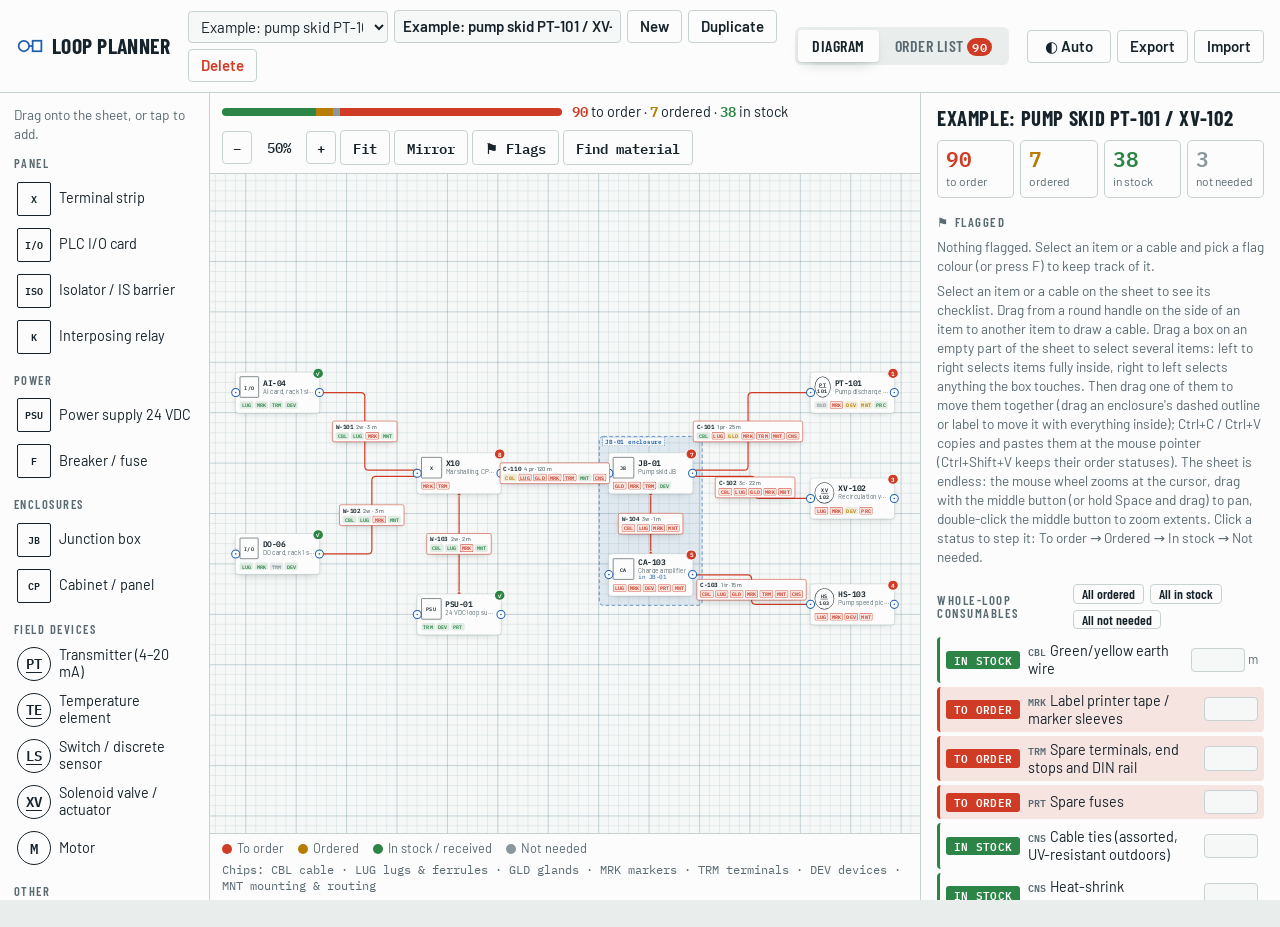
==== commit da4b84ec: "Loop Planner: flag components to keep track of - Flag any item or cable from its side panel (yellow," ====
--- a/loop-planner/index.html
+++ b/loop-planner/index.html
@@ -64,7 +64,8 @@
         <button id="zoomIn" class="btn ghost icon" title="Zoom in">+</button>
         <button id="zoomFit" class="btn ghost" title="Zoom extents: show the whole loop (or double-click the mouse wheel)">Fit</button>
         <button id="btnMirror" class="btn ghost" title="Mirror the loop left ↔ right">Mirror</button>
-        <button id="btnHighlight" class="btn ghost hl-toggle" aria-expanded="false" aria-controls="hlBar" title="Highlight where a material is needed">Highlight</button>
+        <button id="btnFlags" class="btn ghost flags-btn" title="Components you flagged to keep track of (F flags the selection)">⚑ Flags</button>
+        <button id="btnHighlight" class="btn ghost hl-toggle" aria-expanded="false" aria-controls="hlBar" title="Show where a material is needed">Find material</button>
       </div>
     </div>
     <div id="hlBar" class="hlbar" hidden>
--- a/loop-planner/style.css
+++ b/loop-planner/style.css
@@ -21,6 +21,7 @@
   --na: #8a979c;
   --na-soft: rgba(138, 151, 156, .16);
   --shadow: 0 1px 2px rgba(20, 35, 45, .10), 0 6px 16px -8px rgba(20, 35, 45, .30);
+  --flag-yellow: #e0a800; --flag-pink: #e0338a; --flag-cyan: #0a9cba; --flag-violet: #8b5cf6;
   --hl: #b11fc7;
   --hl-soft: rgba(177, 31, 199, .14);
   --hl-ink: #ffffff;
@@ -40,6 +41,7 @@
     --na: #6f7f87; --na-soft: rgba(111, 127, 135, .2);
     --shadow: 0 1px 2px rgba(0, 0, 0, .4), 0 8px 18px -8px rgba(0, 0, 0, .7);
     --hl: #e27bf5; --hl-soft: rgba(226, 123, 245, .18); --hl-ink: #1b0f20;
+    --flag-yellow: #ffd23f; --flag-pink: #ff6bb5; --flag-cyan: #3dd6f5; --flag-violet: #b69bff;
     color-scheme: dark;
   }
 }
@@ -54,6 +56,7 @@
   --na: #6f7f87; --na-soft: rgba(111, 127, 135, .2);
   --shadow: 0 1px 2px rgba(0, 0, 0, .4), 0 8px 18px -8px rgba(0, 0, 0, .7);
   --hl: #e27bf5; --hl-soft: rgba(226, 123, 245, .18); --hl-ink: #1b0f20;
+  --flag-yellow: #ffd23f; --flag-pink: #ff6bb5; --flag-cyan: #3dd6f5; --flag-violet: #b69bff;
   color-scheme: dark;
 }
 
@@ -244,6 +247,33 @@
 .ci.ci-hl { box-shadow: inset 0 0 0 2px var(--hl); }
 .otable tr.row-hl td { background: var(--hl-soft); }
 .otable tr.row-hl td:first-child { box-shadow: inset 3px 0 0 var(--hl); }
+.flags-btn.on { border-color: var(--flag-yellow); }
+/* flagged components: thick border in the flag colour, a pin, and the note under the card */
+.node.flagged, .wlabel.flagged { border: 2.5px solid var(--flag); box-shadow: 0 0 0 4px color-mix(in srgb, var(--flag) 22%, transparent), var(--shadow); }
+.flag-pin { position: absolute; top: -13px; left: 10px; width: 22px; height: 22px; display: grid; place-items: center; border-radius: 4px 4px 4px 0; background: var(--flag); color: #111; font-size: .8rem; line-height: 1; z-index: 2; box-shadow: var(--shadow); }
+.wlabel .flag-pin { top: -12px; left: -10px; width: 18px; height: 18px; font-size: .7rem; }
+.flag-note { position: absolute; left: -2px; right: -2px; top: calc(100% + 6px); background: color-mix(in srgb, var(--flag) 26%, var(--surface)); border-left: 4px solid var(--flag); color: var(--ink); font-size: .74rem; line-height: 1.25; padding: 3px 6px; border-radius: 3px; box-shadow: var(--shadow); white-space: normal; overflow-wrap: anywhere; pointer-events: none; }
+.wlabel .flag-note { min-width: 140px; }
+.flag-focus .node:not(.flagged), .flag-focus .wlabel:not(.flagged) { opacity: .2; }
+.flag-focus .wire, .flag-focus .wire-end { opacity: .25; }
+.flag-row { display: flex; flex-wrap: wrap; align-items: center; gap: 6px 10px; margin: 10px 0 2px; padding: 8px 10px; border: 1px dashed var(--line); border-radius: 6px; }
+.flag-row.on { border: 2px solid var(--flag); background: color-mix(in srgb, var(--flag) 10%, transparent); }
+.flag-title { font: 600 .8rem/1 var(--f-label); text-transform: uppercase; letter-spacing: .08em; }
+.flag-colors { display: flex; align-items: center; gap: 5px; }
+.flag-dot { width: 22px; height: 22px; border-radius: 50%; border: 2px solid var(--surface); background: var(--flag); box-shadow: 0 0 0 1px var(--line); cursor: pointer; padding: 0; display: inline-block; flex: none; }
+.flag-dot.on { box-shadow: 0 0 0 2px var(--ink); }
+.flag-row input { flex: 1 1 100%; min-width: 0; }
+.flag-hint { font-size: .82rem; }
+.flag-fade { font: 400 .78rem var(--f-body); text-transform: none; letter-spacing: 0; color: var(--ink); display: inline-flex; gap: 4px; align-items: center; }
+.flag-list { list-style: none; margin: 0; padding: 0; display: grid; gap: 4px; }
+.flag-list button { width: 100%; display: flex; align-items: center; gap: 8px; text-align: left; border: 1px solid var(--line); border-left: 4px solid var(--flag); background: transparent; border-radius: 4px; padding: 6px 8px; cursor: pointer; }
+.flag-list button:hover { background: color-mix(in srgb, var(--flag) 12%, transparent); }
+.flag-list .flag-dot { width: 12px; height: 12px; border: 0; box-shadow: none; cursor: inherit; }
+.fl-main { flex: 1; min-width: 0; display: grid; }
+.fl-main b { font: 600 .85rem var(--f-mono); }
+.fl-main span { font-size: .8rem; overflow: hidden; text-overflow: ellipsis; white-space: nowrap; }
+.fl-state { font-size: .75rem; white-space: nowrap; }
+.flag-mini { display: inline-grid; place-items: center; width: 16px; height: 16px; margin-right: 5px; border-radius: 3px; background: var(--flag); color: #111; font-size: .65rem; vertical-align: middle; }
 .keep-opt { flex-basis: 100%; display: flex; gap: 6px; align-items: flex-start; font-size: .85rem; line-height: 1.3; }
 .keep-opt input { margin-top: 2px; }
 .multi-list { display: flex; flex-wrap: wrap; gap: 4px; margin-top: 10px; font-family: var(--f-mono); }
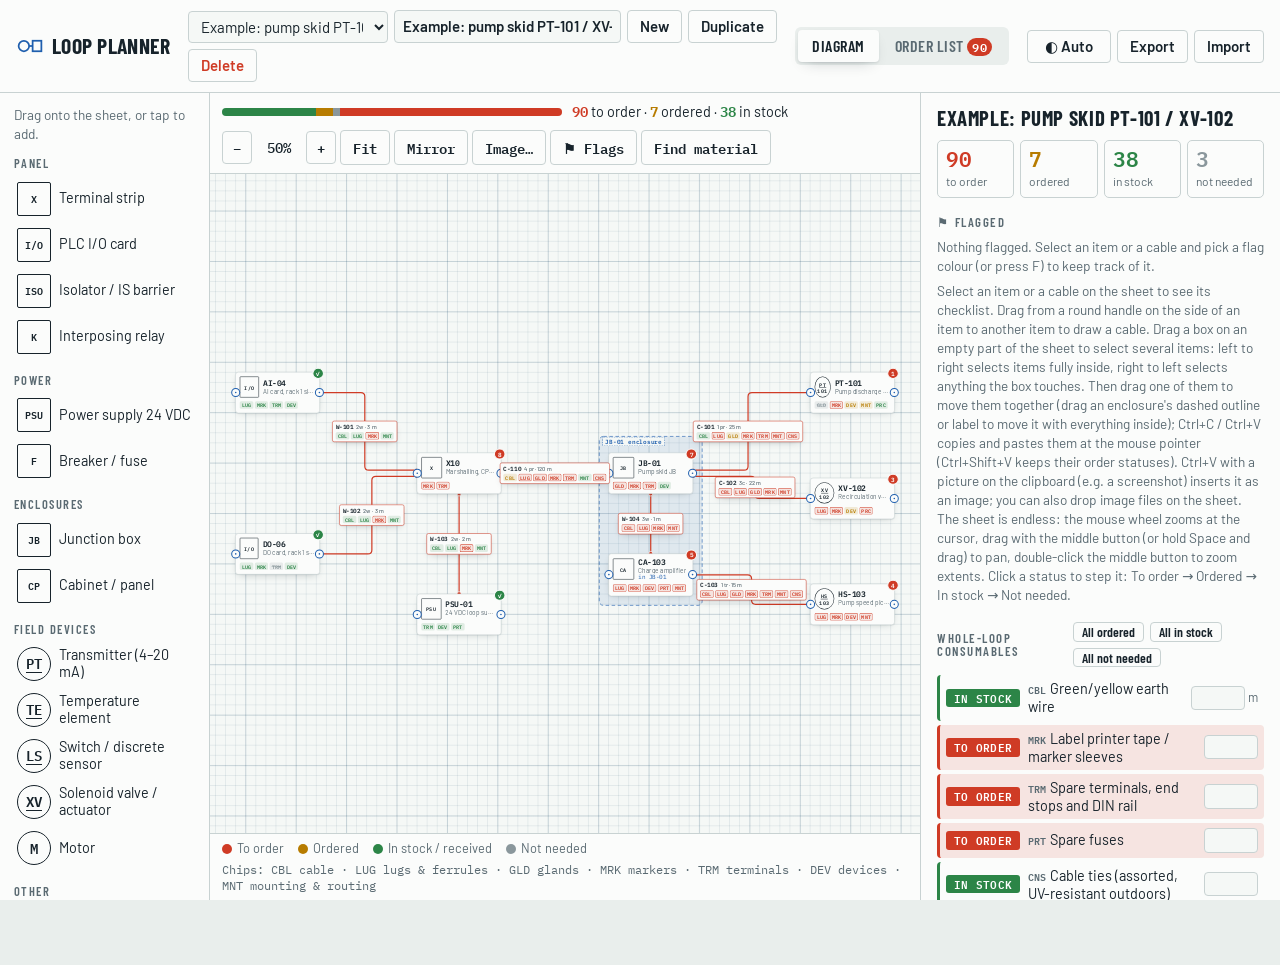
==== commit f65e50f9: "Loop Planner: paste and attach images, handled like AutoCAD - Ctrl+V with a picture on the clipboard" ====
--- a/loop-planner/index.html
+++ b/loop-planner/index.html
@@ -64,6 +64,7 @@
         <button id="zoomIn" class="btn ghost icon" title="Zoom in">+</button>
         <button id="zoomFit" class="btn ghost" title="Zoom extents: show the whole loop (or double-click the mouse wheel)">Fit</button>
         <button id="btnMirror" class="btn ghost" title="Mirror the loop left ↔ right">Mirror</button>
+        <label class="btn ghost" title="Attach an image file (or paste one with Ctrl+V, or drop it on the sheet)">Image…<input id="fileImage" type="file" accept="image/*" hidden></label>
         <button id="btnFlags" class="btn ghost flags-btn" title="Components you flagged to keep track of (F flags the selection)">⚑ Flags</button>
         <button id="btnHighlight" class="btn ghost hl-toggle" aria-expanded="false" aria-controls="hlBar" title="Show where a material is needed">Find material</button>
       </div>
@@ -82,8 +83,10 @@
     <div id="modeBar" class="modebar" hidden><span id="modeText"></span><button id="modeDone" class="btn small">Done (Esc)</button></div>
     <div id="viewport" class="viewport">
       <div id="world">
+        <div id="imgBack" class="img-layer"></div>
         <svg id="wires" xmlns="http://www.w3.org/2000/svg"></svg>
         <div id="nodes"></div>
+        <div id="imgFront" class="img-layer"></div>
       </div>
       <div id="emptyHint" class="empty" hidden>
         <strong>Empty loop</strong>
--- a/loop-planner/style.css
+++ b/loop-planner/style.css
@@ -173,7 +173,18 @@
     linear-gradient(90deg, var(--grid) 1px, transparent 1px);
 }
 #world { position: absolute; left: 0; top: 0; width: 0; height: 0; transform-origin: 0 0; overflow: visible; }
-#wires { position: absolute; overflow: visible; }
+#wires { position: absolute; overflow: visible; pointer-events: none; }
+.img-layer { position: absolute; left: 0; top: 0; width: 0; height: 0; overflow: visible; pointer-events: none; }
+.img-obj { position: absolute; pointer-events: auto; cursor: pointer; }
+.img-obj img { display: block; width: 100%; height: 100%; user-select: none; -webkit-user-drag: none; }
+.img-obj.framed { outline: calc(1px / var(--z, 1)) solid var(--muted); }
+.img-obj.sel { outline: calc(2px / var(--z, 1)) solid var(--accent); cursor: move; }
+.img-obj.sel.locked { cursor: not-allowed; outline-style: dashed; }
+.img-missing { display: grid; place-items: center; width: 100%; height: 100%; border: 1px dashed var(--todo); color: var(--todo); font-size: .8rem; text-align: center; background: var(--todo-soft); }
+.grip { position: absolute; width: calc(11px / var(--z, 1)); height: calc(11px / var(--z, 1)); background: var(--accent); border: calc(1.5px / var(--z, 1)) solid var(--surface); transform: translate(-50%, -50%); }
+.grip.nw { left: 0; top: 0; cursor: nwse-resize; } .grip.se { left: 100%; top: 100%; cursor: nwse-resize; }
+.grip.ne { left: 100%; top: 0; cursor: nesw-resize; } .grip.sw { left: 0; top: 100%; cursor: nesw-resize; }
+.on-order { border-color: var(--accent) !important; color: var(--accent) !important; }
 #nodes { position: absolute; left: 0; top: 0; width: 0; height: 0; overflow: visible; pointer-events: none; }
 .empty { position: absolute; left: 50%; top: 40%; transform: translate(-50%, -50%); width: min(420px, 86%); background: var(--surface); border: 1px dashed var(--line); padding: 18px 20px; border-radius: 6px; display: grid; gap: 6px; color: var(--muted); pointer-events: none; }
 .empty strong { color: var(--ink); font: 600 1.1rem var(--f-label); text-transform: uppercase; letter-spacing: .05em; }
@@ -274,6 +285,11 @@
 .fl-main span { font-size: .8rem; overflow: hidden; text-overflow: ellipsis; white-space: nowrap; }
 .fl-state { font-size: .75rem; white-space: nowrap; }
 .flag-mini { display: inline-grid; place-items: center; width: 16px; height: 16px; margin-right: 5px; border-radius: 3px; background: var(--flag); color: #111; font-size: .65rem; vertical-align: middle; }
+.open-end { position: absolute; width: 18px; height: 18px; margin: -9px 0 0 -9px; border-radius: 50%; background: var(--surface); border: 2.5px dashed var(--todo); pointer-events: auto; cursor: grab; z-index: 2; box-shadow: var(--shadow); }
+.open-end::after { content: ""; position: absolute; inset: 4px; border-radius: 50%; background: var(--todo); opacity: .35; }
+.open-end:hover { transform: scale(1.25); }
+.open-tag { color: var(--todo); }
+.open-warn { margin: 8px 0 0; padding: 6px 9px; border-radius: 4px; background: var(--todo-soft); border-left: 3px solid var(--todo); font-size: .85rem; }
 .keep-opt { flex-basis: 100%; display: flex; gap: 6px; align-items: flex-start; font-size: .85rem; line-height: 1.3; }
 .keep-opt input { margin-top: 2px; }
 .multi-list { display: flex; flex-wrap: wrap; gap: 4px; margin-top: 10px; font-family: var(--f-mono); }
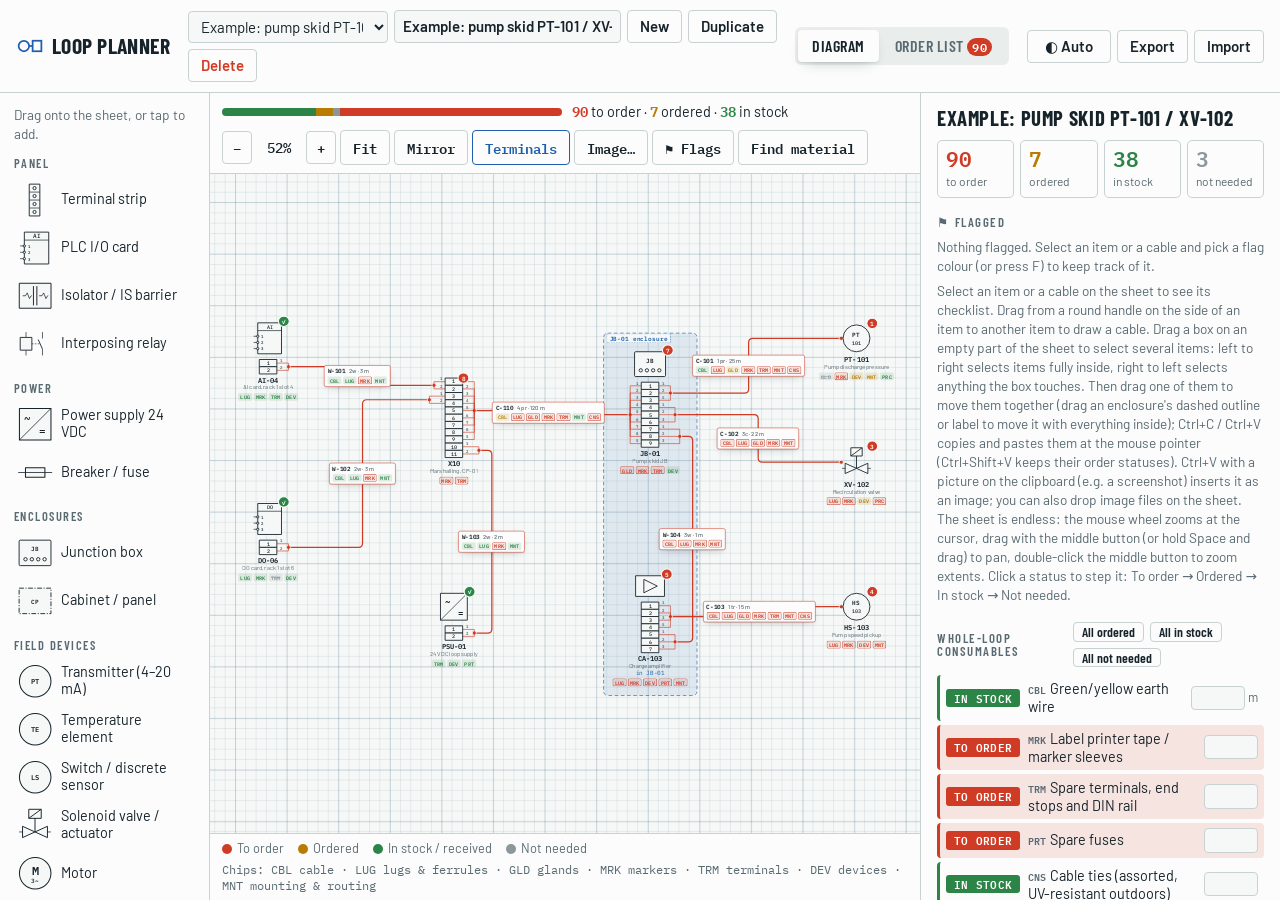
==== commit 04620a25: "Loop Planner: terminal strips and cores drawn to terminals (overhaul step 2) - Terminal strips under" ====
--- a/loop-planner/index.html
+++ b/loop-planner/index.html
@@ -64,6 +64,7 @@
         <button id="zoomIn" class="btn ghost icon" title="Zoom in">+</button>
         <button id="zoomFit" class="btn ghost" title="Zoom extents: show the whole loop (or double-click the mouse wheel)">Fit</button>
         <button id="btnMirror" class="btn ghost" title="Mirror the loop left ↔ right">Mirror</button>
+        <button id="btnTerminals" class="btn ghost" aria-pressed="true" title="Show terminal strips and draw each core to its terminal (X10:1 …)">Terminals</button>
         <label class="btn ghost" title="Attach an image file (or paste one with Ctrl+V, or drop it on the sheet)">Image…<input id="fileImage" type="file" accept="image/*" hidden></label>
         <button id="btnFlags" class="btn ghost flags-btn" title="Components you flagged to keep track of (F flags the selection)">⚑ Flags</button>
         <button id="btnHighlight" class="btn ghost hl-toggle" aria-expanded="false" aria-controls="hlBar" title="Show where a material is needed">Find material</button>
--- a/loop-planner/style.css
+++ b/loop-planner/style.css
@@ -146,17 +146,14 @@
   border: 1px solid transparent; background: transparent; border-radius: 5px; padding: 5px 6px; cursor: grab; touch-action: none;
 }
 .pal-item:hover { background: var(--accent-soft); border-color: var(--line); }
-.pal-item .sym { flex: none; }
+.pal-item .symbox { flex: none; }
 .pal-item span { font-size: .9rem; line-height: 1.15; }
 
-.sym { width: 34px; height: 34px; display: grid; place-items: center; border: 1.6px solid var(--ink); background: var(--surface); font: 600 .62rem/1 var(--f-mono); color: var(--ink); }
-.sym.bubble { border-radius: 50%; }
-.sym.motor { border-radius: 50%; font-size: .9rem; }
-.sym.box { border-radius: 2px; }
+
 
 .sheet { display: flex; flex-direction: column; min-width: 0; min-height: 0; }
 .sheet-tools { display: flex; flex-wrap: wrap; align-items: center; justify-content: space-between; gap: 8px; padding: 8px 12px; border-bottom: 1px solid var(--line); background: var(--surface); }
-.zoom { display: flex; align-items: center; gap: 4px; font: 500 .85rem var(--f-mono); }
+.zoom { display: flex; flex-wrap: wrap; align-items: center; gap: 4px; font: 500 .85rem var(--f-mono); min-width: 0; }
 .zoom #zoomVal { width: 46px; text-align: center; }
 .progress { display: flex; align-items: center; gap: 10px; flex: 1 1 300px; min-width: 0; font-size: .9rem; }
 .bar { flex: 1; height: 8px; border-radius: 4px; overflow: hidden; display: flex; background: var(--na-soft); max-width: 340px; }
@@ -195,24 +192,42 @@
 .wire.done { stroke: var(--have); }
 .wire.sel { stroke-width: 4.5; }
 .wire-hit { fill: none; stroke: transparent; stroke-width: 16; cursor: pointer; pointer-events: stroke; }
+.leader { fill: none; stroke: var(--muted); stroke-width: 1.2; stroke-dasharray: 4 3; }
+.leader-dot { fill: var(--muted); }
+.hl-active .leader.hl-off, .hl-active .leader-dot.hl-off { opacity: .15; }
+.flag-focus .leader, .flag-focus .leader-dot { opacity: .25; }
 .wire-temp { pointer-events: none; fill: none; stroke: var(--accent); stroke-width: 2; stroke-dasharray: 5 4; }
 .wire-end { stroke: var(--surface); stroke-width: 1.5; }
 
 .node {
-  position: absolute; pointer-events: auto; width: 168px;
-  background: var(--surface); border: 1.5px solid var(--line); border-radius: 6px; box-shadow: var(--shadow);
-  padding: 8px 10px 8px 8px; cursor: grab; user-select: none; touch-action: none;
-}
-.node.sel { border-color: var(--accent); box-shadow: 0 0 0 3px var(--accent-soft), var(--shadow); }
+  position: absolute; pointer-events: auto; cursor: grab; user-select: none; touch-action: none;
+}
+/* IEC symbols: drawn with the ink colour, filled with the sheet so lines behind them stop at the edge */
+.isym { display: block; overflow: visible; color: var(--ink); }
+.isym * { fill: none; stroke: currentColor; stroke-width: 1.7; stroke-linejoin: round; }
+.isym .s-f { fill: var(--sheet); }
+.isym .s-thin { stroke-width: 1.3; }
+.isym .s-dash { stroke-dasharray: 3 2.5; stroke-width: 1.2; }
+.isym .s-dashdot { stroke-dasharray: 9 3 2 3; }
+.isym text { fill: currentColor; stroke: none; font: 600 12px var(--f-mono); text-anchor: middle; }
+.isym text.s-n { font-size: 10.5px; font-weight: 500; }
+.isym text.s-big { font-size: 20px; }
+.isym text.s-mid { font-size: 18px; font-weight: 500; }
+.isym text.s-l { text-anchor: start; font-size: 8px; }
+.nsym { display: flex; flex-direction: column; align-items: center; line-height: 0; border-radius: 4px; }
+.nsym .strip { margin-top: 6px; }
+.nsym .strip:first-child { margin-top: 0; }
+.nlabel { position: absolute; top: calc(100% + 4px); left: 50%; transform: translateX(-50%); width: max-content; max-width: 170px; text-align: center; display: grid; justify-items: center; gap: 2px; }
+.nlabel .chips { margin-top: 2px; justify-content: center; }
+.symbox { display: inline-grid; place-items: center; width: 36px; height: 36px; flex: none; }
+.symbox.big { width: 48px; height: 48px; }
+/* CAD-style selection: dashed outline around the symbol and its tag */
+.node.sel .nsym, .node.sel .nlabel { outline: 1.5px dashed var(--accent); outline-offset: 3px; background: var(--accent-soft); }
 .node.dragging { cursor: grabbing; opacity: .92; }
-.node-top { display: flex; align-items: center; gap: 8px; }
-.node-top .sym { width: 42px; height: 42px; font-size: .68rem; }
-.sym .tg { display: grid; place-items: center; line-height: 1.05; text-align: center; }
-.sym.bubble .tg span:first-child { border-bottom: 1.2px solid currentColor; padding-bottom: 1px; }
 .node-title { min-width: 0; }
-.node-title b { display: block; font: 600 .95rem/1.1 var(--f-mono); overflow: hidden; text-overflow: ellipsis; white-space: nowrap; }
-.node-title small { display: block; color: var(--muted); font-size: .8rem; line-height: 1.15; overflow: hidden; text-overflow: ellipsis; white-space: nowrap; }
-.badge { position: absolute; top: -9px; right: -9px; min-width: 22px; height: 22px; padding: 0 6px; border-radius: 11px; display: grid; place-items: center; font: 600 .75rem/1 var(--f-mono); color: #fff; background: var(--todo); border: 2px solid var(--surface); }
+.node-title b { display: block; font: 600 .82rem/1.1 var(--f-mono); overflow: hidden; text-overflow: ellipsis; white-space: nowrap; }
+.node-title small { display: block; color: var(--muted); font-size: .72rem; line-height: 1.15; overflow: hidden; text-overflow: ellipsis; white-space: nowrap; }
+.badge { position: absolute; top: -10px; right: -12px; z-index: 1; min-width: 22px; height: 22px; padding: 0 6px; border-radius: 11px; display: grid; place-items: center; font: 600 .75rem/1 var(--f-mono); color: #fff; background: var(--todo); border: 2px solid var(--surface); }
 .badge.ordered { background: var(--ordered); }
 .badge.done { background: var(--have); }
 .port {
@@ -221,6 +236,10 @@
 }
 .port::after { content: ""; position: absolute; inset: 3px; border-radius: 50%; background: var(--accent); transform: scale(.4); transition: transform .12s; }
 .port.left { right: auto; left: -9px; }
+/* cable handles appear only when needed: on hover, on the selected item, or while drawing a cable */
+.node .port { opacity: 0; transition: opacity .12s; }
+.node:hover .port, .node.sel .port, .linking .node .port, .node .port:focus-visible { opacity: 1; }
+@media (hover: none) { .node .port { opacity: 1; } }
 .port:hover::after, .linking .port::after { transform: scale(1); }
 .inside-tag { color: var(--accent) !important; font-family: var(--f-mono); font-size: .72rem !important; }
 .encl-box { fill: var(--accent-soft); stroke: var(--accent); stroke-width: 1.5; stroke-dasharray: 7 5; opacity: .8; }
@@ -250,18 +269,20 @@
 .hl-active .node.hl-off, .hl-active .wlabel.hl-off { opacity: .22; }
 .hl-active .wire.hl-off, .hl-active .wire-end.hl-off { opacity: .15; }
 .hl-active .encl-box { opacity: .35; }
-.node.hl-on { border-color: var(--hl); box-shadow: 0 0 0 3px var(--hl-soft), 0 0 18px var(--hl-soft), var(--shadow); }
+.node.hl-on .nsym { box-shadow: 0 0 0 3px var(--hl), 0 0 18px var(--hl-soft); }
 .wlabel.hl-on { border-color: var(--hl); box-shadow: 0 0 0 3px var(--hl-soft), var(--shadow); }
 .wire-glow { fill: none; stroke: var(--hl); stroke-width: 9; opacity: .35; stroke-linecap: round; stroke-linejoin: round; }
-.hl-badge { position: absolute; top: -9px; left: -9px; min-width: 20px; height: 20px; padding: 0 5px; border-radius: 10px; display: grid; place-items: center; font: 600 .7rem/1 var(--f-mono); background: var(--hl); color: var(--hl-ink); border: 2px solid var(--surface); z-index: 1; }
+.hl-badge { position: absolute; top: -10px; left: -12px; min-width: 20px; height: 20px; padding: 0 5px; border-radius: 10px; display: grid; place-items: center; font: 600 .7rem/1 var(--f-mono); background: var(--hl); color: var(--hl-ink); border: 2px solid var(--surface); z-index: 1; }
 .chip.hl { outline: 2px solid var(--hl); outline-offset: 1px; }
 .ci.ci-hl { box-shadow: inset 0 0 0 2px var(--hl); }
 .otable tr.row-hl td { background: var(--hl-soft); }
 .otable tr.row-hl td:first-child { box-shadow: inset 3px 0 0 var(--hl); }
 .flags-btn.on { border-color: var(--flag-yellow); }
 /* flagged components: thick border in the flag colour, a pin, and the note under the card */
-.node.flagged, .wlabel.flagged { border: 2.5px solid var(--flag); box-shadow: 0 0 0 4px color-mix(in srgb, var(--flag) 22%, transparent), var(--shadow); }
-.flag-pin { position: absolute; top: -13px; left: 10px; width: 22px; height: 22px; display: grid; place-items: center; border-radius: 4px 4px 4px 0; background: var(--flag); color: #111; font-size: .8rem; line-height: 1; z-index: 2; box-shadow: var(--shadow); }
+.wlabel.flagged { border: 2.5px solid var(--flag); box-shadow: 0 0 0 4px color-mix(in srgb, var(--flag) 22%, transparent), var(--shadow); }
+.node.flagged .nsym { outline: 2.5px solid var(--flag); outline-offset: 4px; box-shadow: 0 0 0 8px color-mix(in srgb, var(--flag) 22%, transparent); }
+.flag-note.inline { position: static; margin-top: 3px; max-width: 170px; text-align: left; }
+.flag-pin { position: absolute; top: -18px; left: -6px; width: 22px; height: 22px; display: grid; place-items: center; border-radius: 4px 4px 4px 0; background: var(--flag); color: #111; font-size: .8rem; line-height: 1; z-index: 2; box-shadow: var(--shadow); }
 .wlabel .flag-pin { top: -12px; left: -10px; width: 18px; height: 18px; font-size: .7rem; }
 .flag-note { position: absolute; left: -2px; right: -2px; top: calc(100% + 6px); background: color-mix(in srgb, var(--flag) 26%, var(--surface)); border-left: 4px solid var(--flag); color: var(--ink); font-size: .74rem; line-height: 1.25; padding: 3px 6px; border-radius: 3px; box-shadow: var(--shadow); white-space: normal; overflow-wrap: anywhere; pointer-events: none; }
 .wlabel .flag-note { min-width: 140px; }
@@ -290,10 +311,27 @@
 .open-end:hover { transform: scale(1.25); }
 .open-tag { color: var(--todo); }
 .open-warn { margin: 8px 0 0; padding: 6px 9px; border-radius: 4px; background: var(--todo-soft); border-left: 3px solid var(--todo); font-size: .85rem; }
+body.moving-label, body.moving-label * { cursor: move !important; user-select: none !important; }
+.core { fill: none; stroke-width: 1.2; }
+.core.todo { stroke: var(--todo); } .core.ordered { stroke: var(--ordered); stroke-dasharray: 5 3; } .core.done { stroke: var(--have); }
+.core-no { fill: var(--muted); font: 600 8px var(--f-mono); }
+.hl-active .core.hl-off, .hl-active .core-no.hl-off { opacity: .15; }
+.flag-focus .core, .flag-focus .core-no { opacity: .25; }
+.ctable { width: 100%; border-collapse: collapse; font-size: .82rem; }
+.ctable th { text-align: left; font: 600 .7rem var(--f-label); text-transform: uppercase; letter-spacing: .08em; color: var(--muted); padding: 4px 6px; border-bottom: 1px solid var(--line); }
+.ctable td { padding: 3px 6px; border-bottom: 1px solid var(--line); vertical-align: top; }
+.ctable td.cno { font: 600 .8rem var(--f-mono); }
+.ctable input { width: 3.6em; max-width: 100%; padding: 2px 4px; font: 500 .8rem var(--f-mono); }
+.ctable .tprefix { font: 500 .72rem var(--f-mono); color: var(--muted); margin-right: 2px; }
+/* narrow panel: the item tag goes above the terminal field */
+.inspector .ctable td:not(.cno) { min-width: 0; }
+.ctable .tprefix { display: inline-block; }
+.ctable td.clash { background: var(--todo-soft); }
+.clash-mark { color: var(--todo); margin-left: 4px; }
 .keep-opt { flex-basis: 100%; display: flex; gap: 6px; align-items: flex-start; font-size: .85rem; line-height: 1.3; }
 .keep-opt input { margin-top: 2px; }
 .multi-list { display: flex; flex-wrap: wrap; gap: 4px; margin-top: 10px; font-family: var(--f-mono); }
-.node.target { border-color: var(--accent); background: var(--accent-soft); }
+.node.target .nsym { outline: 2px solid var(--accent); outline-offset: 3px; background: var(--accent-soft); }
 
 .chips { display: flex; flex-wrap: wrap; gap: 3px; margin-top: 7px; }
 .chip { font: 600 .62rem/1 var(--f-mono); padding: 3px 4px 2px; border-radius: 3px; letter-spacing: .02em; }
@@ -303,7 +341,7 @@
 .chip.na { background: var(--na-soft); color: var(--na); text-decoration: line-through; }
 
 .wlabel {
-  position: absolute; pointer-events: auto; transform: translate(-50%, -50%); cursor: pointer;
+  position: absolute; pointer-events: auto; transform: translate(-50%, -50%); cursor: move;
   background: var(--surface); border: 1.5px solid var(--line); border-radius: 4px; padding: 3px 6px 4px; box-shadow: var(--shadow);
   white-space: nowrap; max-width: 220px;
 }
@@ -322,11 +360,14 @@
 .dot.todo { background: var(--todo); } .dot.ordered { background: var(--ordered); } .dot.have { background: var(--have); } .dot.na { background: var(--na); }
 
 /* ---------- Inspector ---------- */
-.inspector { background: var(--surface); border-left: 1px solid var(--line); overflow-y: auto; padding: 14px 16px 30px; min-width: 0; }
+.inspector select, .inspector input[type="text"], .inspector input[type="search"], .inspector textarea { max-width: 100%; min-width: 0; }
+.inspector .form > *, .inspector .row > *, .ci > * { min-width: 0; }
+.pal-item span { min-width: 0; overflow-wrap: anywhere; }
+.inspector { container-type: inline-size; background: var(--surface); border-left: 1px solid var(--line); overflow-y: auto; padding: 14px 16px 30px; min-width: 0; }
 .inspector h2 { margin: 0; font: 700 1.3rem/1.1 var(--f-label); text-transform: uppercase; letter-spacing: .03em; text-wrap: balance; }
 .inspector h3 { margin: 18px 0 8px; font: 600 .8rem/1 var(--f-label); text-transform: uppercase; letter-spacing: .12em; color: var(--muted); display: flex; justify-content: space-between; align-items: center; gap: 8px; }
 .insp-head { display: flex; align-items: center; gap: 10px; margin-bottom: 4px; }
-.insp-head .sym { width: 46px; height: 46px; flex: none; }
+
 .kind { font-size: .85rem; color: var(--muted); }
 .form { display: grid; grid-template-columns: auto minmax(0, 1fr); gap: 7px 10px; align-items: center; margin-top: 12px; }
 .form label { font-size: .85rem; color: var(--muted); }
@@ -336,10 +377,10 @@
 .form .row label { color: var(--ink); display: inline-flex; gap: 5px; align-items: center; }
 .ends { display: grid; gap: 8px; margin-top: 4px; }
 .end { border: 1px solid var(--line); border-radius: 5px; padding: 8px 10px; display: grid; gap: 6px; }
-.end-h { display: flex; justify-content: space-between; gap: 8px; font-size: .85rem; }
+.end-h { display: flex; flex-wrap: wrap; justify-content: space-between; gap: 2px 8px; font-size: .85rem; }
 .end-h b { font-family: var(--f-mono); }
 .end .row { display: flex; flex-wrap: wrap; gap: 6px 12px; align-items: center; font-size: .88rem; }
-.end select { flex: 1 1 140px; }
+.end select { flex: 1 1 100%; width: 100%; min-width: 0; }
 
 .checklist { display: grid; gap: 4px; }
 .ci { display: grid; grid-template-columns: auto minmax(0, 1fr) auto; gap: 8px; align-items: center; padding: 5px 6px; border-radius: 4px; border-left: 3px solid transparent; }
@@ -371,7 +412,7 @@
 .conn-list b { font-family: var(--f-mono); font-size: .82rem; }
 .del-row { margin-top: 22px; display: flex; gap: 8px; flex-wrap: wrap; }
 .tip { font-size: .85rem; color: var(--muted); margin: 6px 0 0; }
-.summary-grid { display: grid; grid-template-columns: repeat(4, 1fr); gap: 6px; margin-top: 10px; }
+.summary-grid { display: grid; grid-template-columns: repeat(auto-fit, minmax(72px, 1fr)); gap: 6px; margin-top: 10px; }
 .summary-grid div { border: 1px solid var(--line); border-radius: 5px; padding: 6px 8px; }
 .summary-grid b { display: block; font: 600 1.3rem/1.1 var(--f-mono); font-variant-numeric: tabular-nums; }
 .summary-grid span { font-size: .75rem; color: var(--muted); }
@@ -417,6 +458,10 @@
 .toast button { background: none; border: 0; color: var(--surface); font-weight: 700; text-decoration: underline; cursor: pointer; }
 
 /* ---------- Responsive ---------- */
+@container (max-width: 340px) {
+  .ctable .tprefix { display: block; }
+  .ctable td, .ctable th { padding: 3px 4px; }
+}
 @media (max-width: 1100px) {
   .diagram { --pal-def: 180px; --insp-def: 310px; }
 }
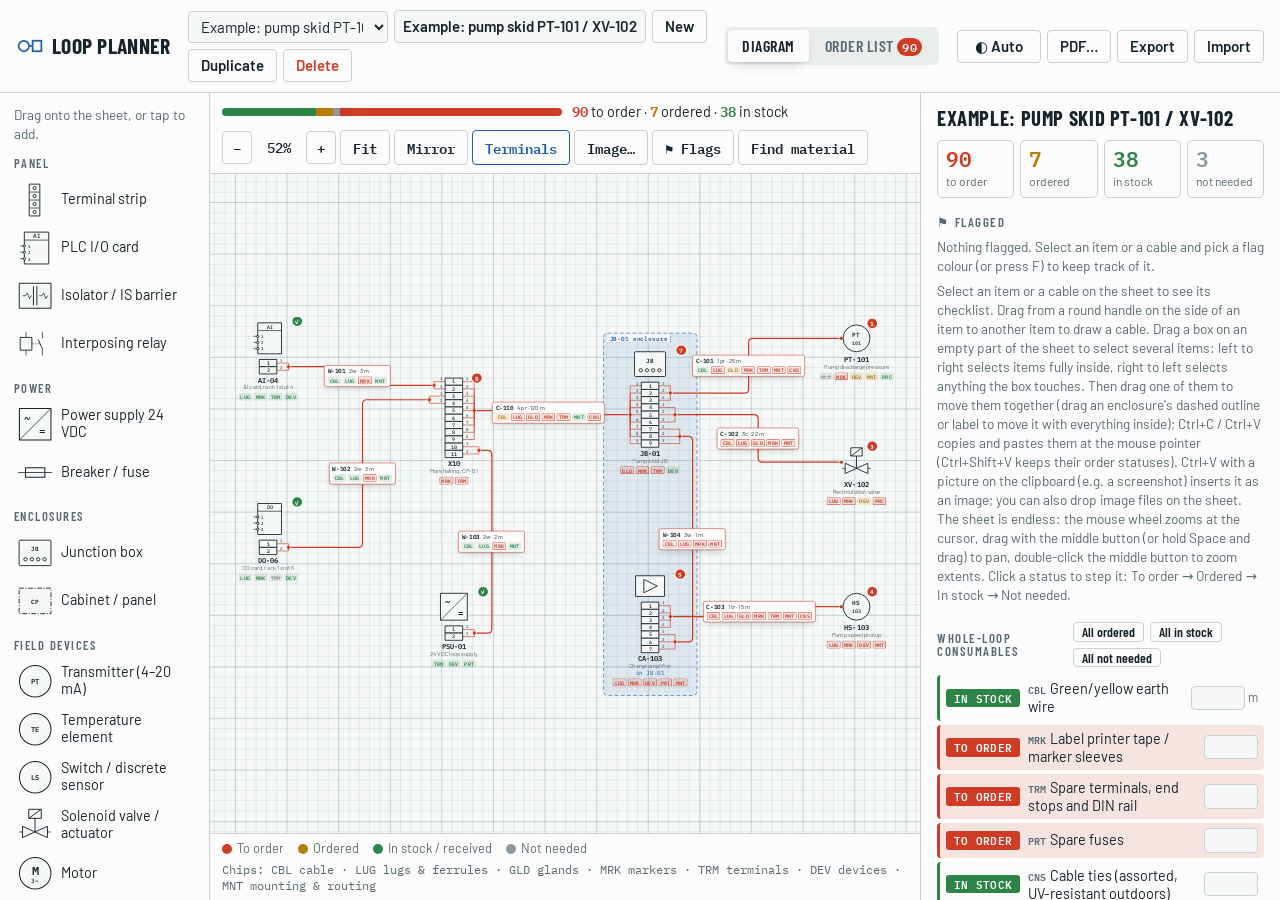
==== commit d8ab6d23: "Loop Planner: export the loop diagram as a PDF drawing sheet - 'PDF…' opens options: paper (A4/A3/A2" ====
--- a/loop-planner/index.html
+++ b/loop-planner/index.html
@@ -38,6 +38,7 @@
   </nav>
   <div class="filemenu">
     <button id="btnTheme" class="btn ghost theme-btn" title="Colour theme: click to switch Auto / Light / Dark"></button>
+    <button id="btnPdf" class="btn ghost" title="Export the loop diagram as a PDF drawing sheet">PDF…</button>
     <button id="btnExport" class="btn ghost" title="Save all loops to a .json file">Export</button>
     <label class="btn ghost" title="Load loops from a .json file">Import<input id="fileImport" type="file" accept=".json,application/json" hidden></label>
   </div>
@@ -139,6 +140,21 @@
 </main>
 
 <div id="toast" class="toast" hidden></div>
+<div id="pdfDialog" class="dialog" role="dialog" aria-modal="true" aria-labelledby="pdfTitle" hidden>
+  <div class="dialog-box">
+    <h2 id="pdfTitle">Export PDF</h2>
+    <p class="tip">The loop is scaled to fit a drawing sheet with a title block. In the print dialog that opens, choose <b>Save as PDF</b> as the destination.</p>
+    <div class="form">
+      <label for="pdf-paper">Paper</label><select id="pdf-paper"><option value="A4">A4</option><option value="A3">A3</option><option value="A2">A2</option></select>
+      <label for="pdf-orient">Orientation</label><select id="pdf-orient"><option value="landscape">Landscape</option><option value="portrait">Portrait</option></select>
+      <label for="pdf-colour">Colours</label><select id="pdf-colour"><option value="colour">Colour (order status)</option><option value="bw">Black &amp; white</option></select>
+      <label for="pdf-orders">Order list</label><select id="pdf-orders"><option value="none">Drawing only</option><option value="todo">Add a page: still to order</option><option value="all">Add a page: all items</option></select>
+    </div>
+    <div class="del-row"><button id="pdfGo" class="btn">Create PDF</button><button id="pdfCancel" class="btn ghost">Cancel</button></div>
+  </div>
+</div>
+<div id="printSheet" class="print-sheet" aria-hidden="true"></div>
+<style id="pageStyle"></style>
 <!-- ARTIFACT-BODY-END -->
 <script src="app.js?v=dev"></script>
 </body>
--- a/loop-planner/style.css
+++ b/loop-planner/style.css
@@ -229,6 +229,7 @@
 .node-title small { display: block; color: var(--muted); font-size: .72rem; line-height: 1.15; overflow: hidden; text-overflow: ellipsis; white-space: nowrap; }
 .badge { position: absolute; top: -10px; right: -12px; z-index: 1; min-width: 22px; height: 22px; padding: 0 6px; border-radius: 11px; display: grid; place-items: center; font: 600 .75rem/1 var(--f-mono); color: #fff; background: var(--todo); border: 2px solid var(--surface); }
 .badge.ordered { background: var(--ordered); }
+.node.has-strip .badge { right: -38px; } /* keep the core numbers beside the strip readable */
 .badge.done { background: var(--have); }
 .port {
   position: absolute; right: -9px; top: 50%; width: 18px; height: 18px; margin-top: -9px; border-radius: 50%;
@@ -481,8 +482,39 @@
   .legend-sep { display: none; }
   .resizer { display: none; }
 }
+/* ---------- PDF export ---------- */
+.dialog { position: fixed; inset: 0; z-index: 40; display: grid; place-items: center; background: rgba(10, 18, 24, .45); padding: 16px; }
+.dialog-box { background: var(--surface); color: var(--ink); border-radius: 8px; box-shadow: var(--shadow); padding: 18px 20px; width: min(440px, 100%); }
+.dialog-box h2 { margin: 0 0 4px; font: 700 1.3rem/1.1 var(--f-label); text-transform: uppercase; letter-spacing: .03em; }
+.print-sheet { display: none; }
 @media print {
-  .topbar, .orders-controls, .toast, .confirm { display: none !important; }
-  .orders { overflow: visible; }
+  html, body { height: auto !important; background: #fff !important; }
+  body > *:not(.print-sheet) { display: none !important; }
+  .print-sheet { display: block !important; color: #000; --sheet: #fff; } /* symbols filled white on paper */
+  .ps-page { box-sizing: border-box; position: relative; overflow: hidden; }
+  .ps-break { break-before: page; overflow: visible; }
+  .ps-frame { position: relative; height: 100%; border: .5mm solid #000; box-sizing: border-box; display: flex; flex-direction: column; }
+  .ps-area { position: relative; overflow: hidden; flex: none; background: #fff; }
+  .ps-area > div { position: absolute; left: 0; top: 0; width: 0; height: 0; transform-origin: 0 0; overflow: visible; }
+  .ps-wires { position: absolute; overflow: visible; }
+  .ps-nodes { position: absolute; left: 0; top: 0; width: 0; height: 0; overflow: visible; }
+  .ps-tb { margin-top: auto; width: 100%; border-collapse: collapse; font: 9pt var(--f-body); }
+  .ps-tb td { border: .3mm solid #000; padding: 1mm 2mm; vertical-align: top; }
+  .ps-tb td span { display: block; font-size: 6.5pt; text-transform: uppercase; letter-spacing: .06em; color: #444; }
+  .ps-tb .ps-tb-title { width: 45%; font: 700 14pt var(--f-label); text-transform: uppercase; }
+  .ps-tb .ps-tb-title small { display: block; font: 400 8pt var(--f-body); text-transform: none; color: #333; }
+  .ps-orders { padding: 6mm; height: auto; min-height: 100%; }
+  .ps-orders h2 { font: 700 14pt var(--f-label); text-transform: uppercase; margin: 0 0 3mm; }
+  .ps-orders h3 { font: 600 10pt var(--f-label); text-transform: uppercase; margin: 4mm 0 1mm; }
+  .ps-ot { width: 100%; table-layout: fixed; border-collapse: collapse; font-size: 8.5pt; margin-bottom: 2mm; }
+  .ps-ot thead { display: table-header-group; } /* header repeats on each page */
+  .ps-ot tr { break-inside: avoid; }
+  .ps-ot th { text-align: left; border-bottom: .3mm solid #000; font-size: 7pt; text-transform: uppercase; }
+  .ps-ot td { border-bottom: .1mm solid #999; padding: .6mm 1mm; }
+  .ps-ot .q { text-align: right; white-space: nowrap; }
+  .ps-orders .ps-tb { margin-top: 6mm; }
+  .print-sheet .wlabel, .print-sheet .node, .print-sheet .badge { box-shadow: none !important; }
+  .print-sheet.bw .ps-area { filter: grayscale(1) contrast(1.15); }
+  * { -webkit-print-color-adjust: exact; print-color-adjust: exact; }
 }
 @media (prefers-reduced-motion: reduce) { * { transition: none !important; } }
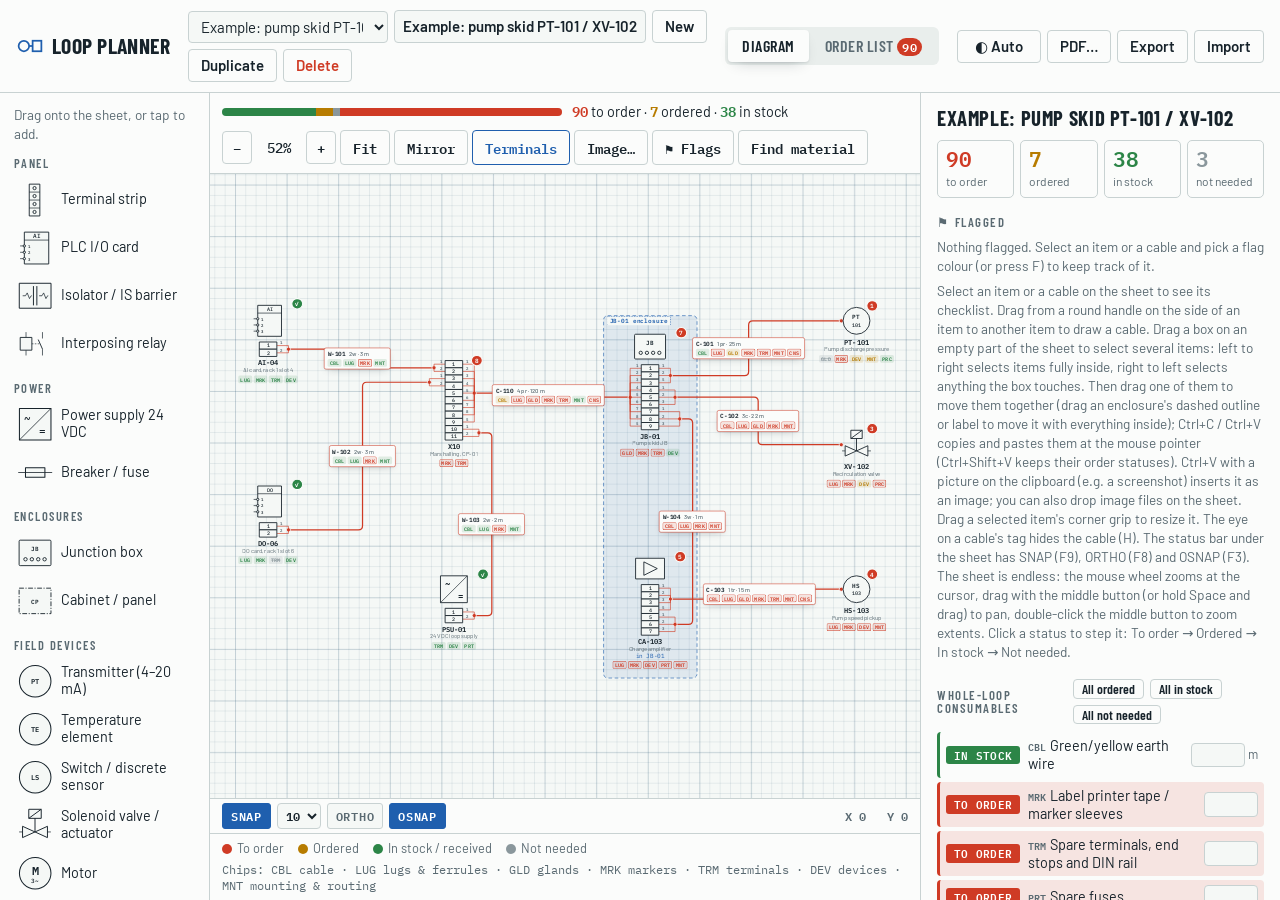
==== commit d79333e4: "Loop Planner: resize items, hide cables, SNAP / ORTHO / OSNAP - Resize items like images: corner gri" ====
--- a/loop-planner/index.html
+++ b/loop-planner/index.html
@@ -95,6 +95,15 @@
         <span>Drag a transmitter, junction box, terminal strip or I/O card onto the sheet. Then drag from a round handle on one item to another to draw a cable.</span>
       </div>
     </div>
+    <div class="statusbar" role="toolbar" aria-label="Drafting aids">
+      <button id="tg-snap" class="tg" aria-pressed="true" title="SNAP (F9): moves snap to the grid step">SNAP</button>
+      <label class="sr" for="snapStep">Snap step</label>
+      <select id="snapStep" title="Snap step"><option value="10">10</option><option value="20">20</option><option value="50">50</option></select>
+      <button id="tg-ortho" class="tg" aria-pressed="false" title="ORTHO (F8): drags only horizontal or vertical">ORTHO</button>
+      <button id="tg-osnap" class="tg" aria-pressed="true" title="OSNAP (F3): align with other items; cables snap to the nearest item">OSNAP</button>
+      <button id="tg-hidden" class="tg" aria-pressed="false" title="Show cables you hid, temporarily" hidden></button>
+      <span id="sbCoords" class="sb-coords" aria-live="off">X 0   Y 0</span>
+    </div>
     <div class="legend">
       <span><i class="dot todo"></i>To order</span>
       <span><i class="dot ordered"></i>Ordered</span>
--- a/loop-planner/style.css
+++ b/loop-planner/style.css
@@ -214,7 +214,7 @@
 .isym text.s-big { font-size: 20px; }
 .isym text.s-mid { font-size: 18px; font-weight: 500; }
 .isym text.s-l { text-anchor: start; font-size: 8px; }
-.nsym { display: flex; flex-direction: column; align-items: center; line-height: 0; border-radius: 4px; }
+.nsym { position: relative; display: flex; flex-direction: column; align-items: center; line-height: 0; border-radius: 4px; }
 .nsym .strip { margin-top: 6px; }
 .nsym .strip:first-child { margin-top: 0; }
 .nlabel { position: absolute; top: calc(100% + 4px); left: 50%; transform: translateX(-50%); width: max-content; max-width: 170px; text-align: center; display: grid; justify-items: center; gap: 2px; }
@@ -329,6 +329,25 @@
 .ctable .tprefix { display: inline-block; }
 .ctable td.clash { background: var(--todo-soft); }
 .clash-mark { color: var(--todo); margin-left: 4px; }
+.statusbar { display: flex; flex-wrap: wrap; align-items: center; gap: 4px 6px; padding: 4px 12px; border-top: 1px solid var(--line); background: var(--surface); font: 600 .72rem var(--f-mono); }
+.statusbar .tg { border: 1px solid var(--line); background: var(--sheet); color: var(--muted); border-radius: 3px; padding: 2px 8px; cursor: pointer; font: inherit; letter-spacing: .06em; }
+.statusbar .tg.on { background: var(--accent); border-color: var(--accent); color: var(--accent-ink); }
+.statusbar select { padding: 1px 4px; font: inherit; }
+.sb-coords { margin-left: auto; color: var(--muted); white-space: pre; font-variant-numeric: tabular-nums; }
+.osnap-layer { position: absolute; left: 0; top: 0; width: 0; height: 0; overflow: visible; pointer-events: none; z-index: 5; }
+.og-line { position: absolute; }
+.og-line.v { border-left: calc(1px / var(--z, 1)) dashed var(--hl); }
+.og-line.h { border-top: calc(1px / var(--z, 1)) dashed var(--hl); }
+.og-mark { position: absolute; width: calc(12px / var(--z, 1)); height: calc(12px / var(--z, 1)); transform: translate(-50%, -50%); border: calc(2px / var(--z, 1)) solid var(--hl); background: transparent; }
+.og-tip { position: absolute; transform: translate(calc(10px / var(--z, 1)), calc(-26px / var(--z, 1))) scale(calc(1 / var(--z, 1))); transform-origin: 0 100%; background: var(--hl); color: var(--hl-ink); font: 600 11px var(--f-mono); padding: 2px 5px; border-radius: 3px; white-space: nowrap; }
+.wlabel .eye { position: absolute; top: -9px; right: -9px; width: 18px; height: 18px; padding: 2px; border-radius: 50%; border: 1px solid var(--line); background: var(--surface); color: var(--muted); cursor: pointer; display: grid; place-items: center; opacity: 0; transition: opacity .12s; z-index: 2; }
+.wlabel:hover .eye, .wlabel.sel .eye, .wlabel.is-hidden .eye, .wlabel .eye:focus-visible { opacity: 1; }
+@media (hover: none) { .wlabel .eye { opacity: 1; } }
+.wlabel .eye svg { width: 12px; height: 12px; fill: none; stroke: currentColor; stroke-width: 1.6; }
+.wlabel .eye:hover { color: var(--accent); border-color: var(--accent); }
+.wlabel.is-hidden { opacity: .55; border-style: dashed; box-shadow: none; padding: 2px 6px; }
+.wlabel.is-hidden .chips, .wlabel.is-hidden .flag-note, .wlabel.is-hidden .wt small { display: none; }
+.wlabel.was-hidden { border-style: dashed; }
 .keep-opt { flex-basis: 100%; display: flex; gap: 6px; align-items: flex-start; font-size: .85rem; line-height: 1.3; }
 .keep-opt input { margin-top: 2px; }
 .multi-list { display: flex; flex-wrap: wrap; gap: 4px; margin-top: 10px; font-family: var(--f-mono); }
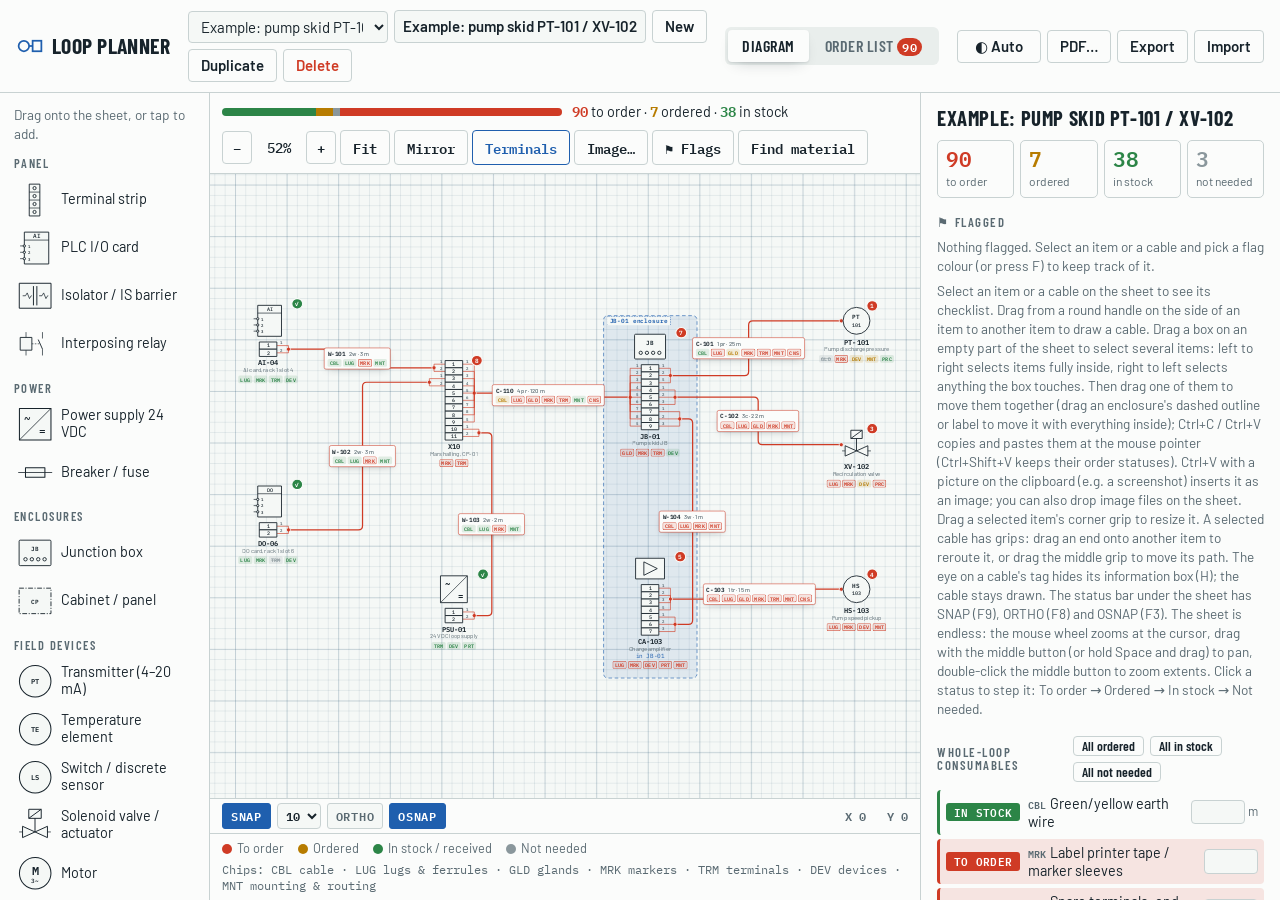
==== commit 83828e99: "Loop planner: hide cable info only, per-core connections, Ex i cables - The eye / H / checkbox now h" ====
--- a/loop-planner/index.html
+++ b/loop-planner/index.html
@@ -101,7 +101,7 @@
       <select id="snapStep" title="Snap step"><option value="10">10</option><option value="20">20</option><option value="50">50</option></select>
       <button id="tg-ortho" class="tg" aria-pressed="false" title="ORTHO (F8): drags only horizontal or vertical">ORTHO</button>
       <button id="tg-osnap" class="tg" aria-pressed="true" title="OSNAP (F3): align with other items; cables snap to the nearest item">OSNAP</button>
-      <button id="tg-hidden" class="tg" aria-pressed="false" title="Show cables you hid, temporarily" hidden></button>
+      <button id="tg-hidden" class="tg" aria-pressed="false" title="Show the cable information you hid, temporarily" hidden></button>
       <span id="sbCoords" class="sb-coords" aria-live="off">X 0   Y 0</span>
     </div>
     <div class="legend">
--- a/loop-planner/style.css
+++ b/loop-planner/style.css
@@ -21,6 +21,7 @@
   --na: #8a979c;
   --na-soft: rgba(138, 151, 156, .16);
   --shadow: 0 1px 2px rgba(20, 35, 45, .10), 0 6px 16px -8px rgba(20, 35, 45, .30);
+  --exi: #1477c9; --exi-soft: #bfe0f7;
   --flag-yellow: #e0a800; --flag-pink: #e0338a; --flag-cyan: #0a9cba; --flag-violet: #8b5cf6;
   --hl: #b11fc7;
   --hl-soft: rgba(177, 31, 199, .14);
@@ -41,6 +42,7 @@
     --na: #6f7f87; --na-soft: rgba(111, 127, 135, .2);
     --shadow: 0 1px 2px rgba(0, 0, 0, .4), 0 8px 18px -8px rgba(0, 0, 0, .7);
     --hl: #e27bf5; --hl-soft: rgba(226, 123, 245, .18); --hl-ink: #1b0f20;
+    --exi: #5cb3ff; --exi-soft: #1d4a6e;
     --flag-yellow: #ffd23f; --flag-pink: #ff6bb5; --flag-cyan: #3dd6f5; --flag-violet: #b69bff;
     color-scheme: dark;
   }
@@ -56,6 +58,7 @@
   --na: #6f7f87; --na-soft: rgba(111, 127, 135, .2);
   --shadow: 0 1px 2px rgba(0, 0, 0, .4), 0 8px 18px -8px rgba(0, 0, 0, .7);
   --hl: #e27bf5; --hl-soft: rgba(226, 123, 245, .18); --hl-ink: #1b0f20;
+  --exi: #5cb3ff; --exi-soft: #1d4a6e;
   --flag-yellow: #ffd23f; --flag-pink: #ff6bb5; --flag-cyan: #3dd6f5; --flag-violet: #b69bff;
   color-scheme: dark;
 }
@@ -341,13 +344,33 @@
 .og-mark { position: absolute; width: calc(12px / var(--z, 1)); height: calc(12px / var(--z, 1)); transform: translate(-50%, -50%); border: calc(2px / var(--z, 1)) solid var(--hl); background: transparent; }
 .og-tip { position: absolute; transform: translate(calc(10px / var(--z, 1)), calc(-26px / var(--z, 1))) scale(calc(1 / var(--z, 1))); transform-origin: 0 100%; background: var(--hl); color: var(--hl-ink); font: 600 11px var(--f-mono); padding: 2px 5px; border-radius: 3px; white-space: nowrap; }
 .wlabel .eye { position: absolute; top: -9px; right: -9px; width: 18px; height: 18px; padding: 2px; border-radius: 50%; border: 1px solid var(--line); background: var(--surface); color: var(--muted); cursor: pointer; display: grid; place-items: center; opacity: 0; transition: opacity .12s; z-index: 2; }
-.wlabel:hover .eye, .wlabel.sel .eye, .wlabel.is-hidden .eye, .wlabel .eye:focus-visible { opacity: 1; }
+.wlabel:hover .eye, .wlabel.sel .eye, .wlabel.info-hidden .eye, .wlabel .eye:focus-visible { opacity: 1; }
 @media (hover: none) { .wlabel .eye { opacity: 1; } }
 .wlabel .eye svg { width: 12px; height: 12px; fill: none; stroke: currentColor; stroke-width: 1.6; }
 .wlabel .eye:hover { color: var(--accent); border-color: var(--accent); }
-.wlabel.is-hidden { opacity: .55; border-style: dashed; box-shadow: none; padding: 2px 6px; }
-.wlabel.is-hidden .chips, .wlabel.is-hidden .flag-note, .wlabel.is-hidden .wt small { display: none; }
+/* information hidden: only a small eye stays where the box was */
+.wlabel.info-hidden { padding: 0; border: 0; background: transparent; box-shadow: none; min-width: 0; }
+.wlabel.info-hidden > :not(.eye) { display: none !important; }
+.wlabel.info-hidden .eye { position: static; opacity: .8; width: 20px; height: 20px; }
 .wlabel.was-hidden { border-style: dashed; }
+.cgrip { position: absolute; pointer-events: auto; transform: translate(-50%, -50%); z-index: 4; background: var(--accent); border: calc(1.5px / var(--z, 1)) solid var(--surface); box-shadow: 0 0 0 calc(1px / var(--z, 1)) var(--accent); }
+.cgrip.end { width: calc(12px / var(--z, 1)); height: calc(12px / var(--z, 1)); cursor: move; }
+.cgrip.mid { width: calc(11px / var(--z, 1)); height: calc(11px / var(--z, 1)); transform: translate(-50%, -50%) rotate(45deg); }
+.cgrip.mid.x { cursor: ew-resize; } .cgrip.mid.y, .cgrip.mid.jog { cursor: ns-resize; }
+.cgrip:hover { background: var(--hl); box-shadow: 0 0 0 calc(1px / var(--z, 1)) var(--hl); }
+.wire.exi, .core.exi { stroke: var(--exi) !important; }
+.isym .s-f.exi { fill: var(--exi-soft); }
+.wlabel.exi { border-color: var(--exi); }
+.exi-tag { margin-left: 6px; padding: 0 4px; border-radius: 3px; background: var(--exi); color: #fff; font: 600 .66rem/1.5 var(--f-mono); }
+.ctable td.cno.exi { background: var(--exi-soft); }
+.ctable tr.mixed td { background: var(--todo-soft); }
+.warn-text { color: var(--todo); }
+.ctable .ccell { display: flex; align-items: center; gap: 2px; min-width: 0; }
+.ctable .ccell .tprefix { display: inline; margin: 0; }
+.ctable select.cmap { flex: 1 1 auto; min-width: 0; width: 100%; max-width: 8em; padding: 2px 2px; font: 500 .74rem var(--f-mono); }
+.ctable .ccell input { flex: 0 0 3em; width: 3em; }
+.ctable td.moved select.cmap { border-color: var(--accent); color: var(--accent); }
+.core.moved { stroke-dasharray: 6 3; }
 .keep-opt { flex-basis: 100%; display: flex; gap: 6px; align-items: flex-start; font-size: .85rem; line-height: 1.3; }
 .keep-opt input { margin-top: 2px; }
 .multi-list { display: flex; flex-wrap: wrap; gap: 4px; margin-top: 10px; font-family: var(--f-mono); }
@@ -481,6 +504,9 @@
 @container (max-width: 340px) {
   .ctable .tprefix { display: block; }
   .ctable td, .ctable th { padding: 3px 4px; }
+  .ctable .ccell { flex-wrap: wrap; gap: 3px; }
+  .ctable .ccell .tprefix { display: none; }
+  .ctable .ccell select.cmap { flex: 1 1 100%; max-width: none; }
 }
 @media (max-width: 1100px) {
   .diagram { --pal-def: 180px; --insp-def: 310px; }
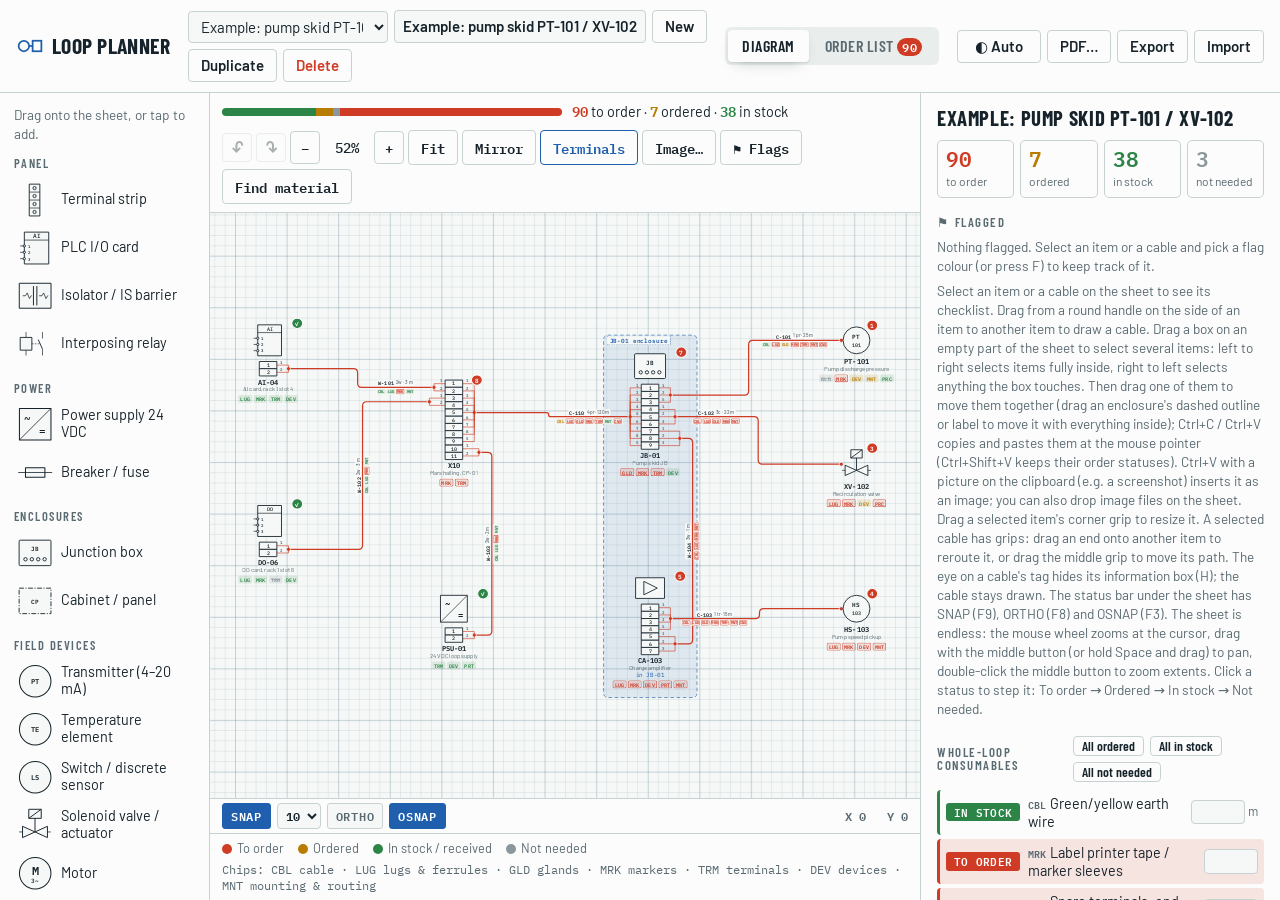
==== commit 1b32a374: "Loop planner: undo / redo (Ctrl+Z, Ctrl+Y) Every saved change becomes one history step (up to 200); " ====
--- a/loop-planner/index.html
+++ b/loop-planner/index.html
@@ -60,6 +60,8 @@
     <div class="sheet-tools">
       <div id="progress" class="progress"></div>
       <div class="zoom">
+        <button id="btnUndo" class="btn ghost icon" title="Undo (Ctrl+Z)" aria-label="Undo" disabled>↶</button>
+        <button id="btnRedo" class="btn ghost icon" title="Redo (Ctrl+Y or Ctrl+Shift+Z)" aria-label="Redo" disabled>↷</button>
         <button id="zoomOut" class="btn ghost icon" title="Zoom out">−</button>
         <span id="zoomVal">100%</span>
         <button id="zoomIn" class="btn ghost icon" title="Zoom in">+</button>
--- a/loop-planner/style.css
+++ b/loop-planner/style.css
@@ -220,7 +220,7 @@
 .nsym { position: relative; display: flex; flex-direction: column; align-items: center; line-height: 0; border-radius: 4px; }
 .nsym .strip { margin-top: 6px; }
 .nsym .strip:first-child { margin-top: 0; }
-.nlabel { position: absolute; top: calc(100% + 4px); left: 50%; transform: translateX(-50%); width: max-content; max-width: 170px; text-align: center; display: grid; justify-items: center; gap: 2px; }
+.nlabel { cursor: move; position: absolute; top: calc(100% + 4px); left: 50%; transform: translateX(-50%); width: max-content; max-width: 170px; text-align: center; display: grid; justify-items: center; gap: 2px; }
 .nlabel .chips { margin-top: 2px; justify-content: center; }
 .symbox { display: inline-grid; place-items: center; width: 36px; height: 36px; flex: none; }
 .symbox.big { width: 48px; height: 48px; }
@@ -283,7 +283,7 @@
 .otable tr.row-hl td:first-child { box-shadow: inset 3px 0 0 var(--hl); }
 .flags-btn.on { border-color: var(--flag-yellow); }
 /* flagged components: thick border in the flag colour, a pin, and the note under the card */
-.wlabel.flagged { border: 2.5px solid var(--flag); box-shadow: 0 0 0 4px color-mix(in srgb, var(--flag) 22%, transparent), var(--shadow); }
+.wlabel.flagged { border: 1.5px solid var(--flag); box-shadow: 0 0 0 4px color-mix(in srgb, var(--flag) 22%, transparent), var(--shadow); }
 .node.flagged .nsym { outline: 2.5px solid var(--flag); outline-offset: 4px; box-shadow: 0 0 0 8px color-mix(in srgb, var(--flag) 22%, transparent); }
 .flag-note.inline { position: static; margin-top: 3px; max-width: 170px; text-align: left; }
 .flag-pin { position: absolute; top: -18px; left: -6px; width: 22px; height: 22px; display: grid; place-items: center; border-radius: 4px 4px 4px 0; background: var(--flag); color: #111; font-size: .8rem; line-height: 1; z-index: 2; box-shadow: var(--shadow); }
@@ -343,25 +343,36 @@
 .og-line.h { border-top: calc(1px / var(--z, 1)) dashed var(--hl); }
 .og-mark { position: absolute; width: calc(12px / var(--z, 1)); height: calc(12px / var(--z, 1)); transform: translate(-50%, -50%); border: calc(2px / var(--z, 1)) solid var(--hl); background: transparent; }
 .og-tip { position: absolute; transform: translate(calc(10px / var(--z, 1)), calc(-26px / var(--z, 1))) scale(calc(1 / var(--z, 1))); transform-origin: 0 100%; background: var(--hl); color: var(--hl-ink); font: 600 11px var(--f-mono); padding: 2px 5px; border-radius: 3px; white-space: nowrap; }
-.wlabel .eye { position: absolute; top: -9px; right: -9px; width: 18px; height: 18px; padding: 2px; border-radius: 50%; border: 1px solid var(--line); background: var(--surface); color: var(--muted); cursor: pointer; display: grid; place-items: center; opacity: 0; transition: opacity .12s; z-index: 2; }
+.wlabel .eye { position: absolute; top: -8px; right: -8px; width: 15px; height: 15px; padding: 2px; border-radius: 50%; border: 1px solid var(--line); background: var(--surface); color: var(--muted); cursor: pointer; display: grid; place-items: center; opacity: 0; transition: opacity .12s; z-index: 2; }
 .wlabel:hover .eye, .wlabel.sel .eye, .wlabel.info-hidden .eye, .wlabel .eye:focus-visible { opacity: 1; }
 @media (hover: none) { .wlabel .eye { opacity: 1; } }
-.wlabel .eye svg { width: 12px; height: 12px; fill: none; stroke: currentColor; stroke-width: 1.6; }
+.wlabel .eye svg { width: 10px; height: 10px; fill: none; stroke: currentColor; stroke-width: 1.6; }
 .wlabel .eye:hover { color: var(--accent); border-color: var(--accent); }
 /* information hidden: only a small eye stays where the box was */
 .wlabel.info-hidden { padding: 0; border: 0; background: transparent; box-shadow: none; min-width: 0; }
 .wlabel.info-hidden > :not(.eye) { display: none !important; }
-.wlabel.info-hidden .eye { position: static; opacity: .8; width: 20px; height: 20px; }
+.wlabel.info-hidden .eye { position: static; opacity: .8; width: 16px; height: 16px; }
 .wlabel.was-hidden { border-style: dashed; }
 .cgrip { position: absolute; pointer-events: auto; transform: translate(-50%, -50%); z-index: 4; background: var(--accent); border: calc(1.5px / var(--z, 1)) solid var(--surface); box-shadow: 0 0 0 calc(1px / var(--z, 1)) var(--accent); }
 .cgrip.end { width: calc(12px / var(--z, 1)); height: calc(12px / var(--z, 1)); cursor: move; }
 .cgrip.mid { width: calc(11px / var(--z, 1)); height: calc(11px / var(--z, 1)); transform: translate(-50%, -50%) rotate(45deg); }
 .cgrip.mid.x { cursor: ew-resize; } .cgrip.mid.y, .cgrip.mid.jog { cursor: ns-resize; }
+.cgrip.core { width: calc(8px / var(--z, 1)); height: calc(8px / var(--z, 1)); border-radius: 50%; cursor: crosshair; background: var(--surface); border-color: var(--accent); border-width: calc(2px / var(--z, 1)); box-shadow: none; }
+.term-hot { position: absolute; pointer-events: none; z-index: 6; background: color-mix(in srgb, var(--accent) 30%, transparent); outline: calc(2px / var(--z, 1)) solid var(--accent); }
+.term-hot::after { content: attr(data-label); position: absolute; left: calc(100% + 6px / var(--z, 1)); top: 50%; transform: translateY(-50%) scale(calc(1 / var(--z, 1))); transform-origin: 0 50%; white-space: nowrap; background: var(--accent); color: #fff; font: 600 11px/1 var(--f-mono); padding: 3px 5px; border-radius: 3px; }
+.isym.strip rect.s-f { cursor: pointer; }
+.term-pop { position: fixed; z-index: 40; width: 250px; background: var(--surface); border: 1px solid var(--line); border-radius: 6px; box-shadow: var(--shadow); padding: 8px 10px; display: grid; gap: 7px; font-size: .82rem; }
+.term-pop .tp-head { display: flex; align-items: center; gap: 8px; font: 600 .9rem var(--f-mono); }
+.term-pop .tp-x { margin-left: auto; border: 0; background: none; color: var(--muted); font-size: 1.1rem; cursor: pointer; line-height: 1; }
+.term-pop .tp-who { display: grid; grid-template-columns: auto 1fr; gap: 2px 8px; font-size: .78rem; }
+.term-pop .tp-who span { color: var(--muted); }
+.term-pop .tp-row { display: flex; align-items: center; gap: 6px; flex-wrap: wrap; }
+.term-pop .tp-row input { width: 5em; padding: 3px 5px; font: 500 .82rem var(--f-mono); }
+.term-pop .tip { margin: 0; }
 .cgrip:hover { background: var(--hl); box-shadow: 0 0 0 calc(1px / var(--z, 1)) var(--hl); }
 .wire.exi, .core.exi { stroke: var(--exi) !important; }
 .isym .s-f.exi { fill: var(--exi-soft); }
-.wlabel.exi { border-color: var(--exi); }
-.exi-tag { margin-left: 6px; padding: 0 4px; border-radius: 3px; background: var(--exi); color: #fff; font: 600 .66rem/1.5 var(--f-mono); }
+.exi-tag { margin-left: 2px; padding: 0 3px; border-radius: 2px; background: var(--exi); color: #fff; font: 600 .54rem/1.45 var(--f-mono); }
 .ctable td.cno.exi { background: var(--exi-soft); }
 .ctable tr.mixed td { background: var(--todo-soft); }
 .warn-text { color: var(--todo); }
@@ -383,18 +394,21 @@
 .chip.have { background: var(--have-soft); color: var(--have); }
 .chip.na { background: var(--na-soft); color: var(--na); text-decoration: line-through; }
 
+/* cable information, like a cable tag on a circuit diagram: centred on the cable and written along it,
+   tag and type on one side of the line, material chips on the other */
 .wlabel {
-  position: absolute; pointer-events: auto; transform: translate(-50%, -50%); cursor: move;
-  background: var(--surface); border: 1.5px solid var(--line); border-radius: 4px; padding: 3px 6px 4px; box-shadow: var(--shadow);
-  white-space: nowrap; max-width: 220px;
-}
-.wlabel.todo { border-color: var(--todo); }
-.wlabel.ordered { border-color: var(--ordered); }
-.wlabel.done { border-color: var(--have); }
-.wlabel.sel { box-shadow: 0 0 0 3px var(--accent-soft), var(--shadow); border-color: var(--accent); }
-.wlabel .wt { display: flex; gap: 6px; align-items: baseline; font: 600 .78rem/1.2 var(--f-mono); }
-.wlabel .wt small { font: 500 .72rem var(--f-body); color: var(--muted); }
-.wlabel .chips { margin-top: 3px; flex-wrap: nowrap; }
+  position: absolute; pointer-events: auto; cursor: move; transform: translate(-50%, -50%);
+  display: grid; justify-items: center; row-gap: 5px; white-space: nowrap;
+  border: 1px solid transparent; border-radius: 3px; padding: 0 2px;
+}
+.wlabel.along-v { transform: translate(-50%, -50%) rotate(-90deg); }
+.wlabel.loose { row-gap: 1px; padding: 1px 3px; background: var(--surface); border-color: var(--line); }
+.wlabel.sel { box-shadow: 0 0 0 2px var(--accent-soft); border-color: var(--accent); }
+.wlabel .wt, .wlabel .chips { background: color-mix(in srgb, var(--surface) 88%, transparent); border-radius: 2px; padding: 0 2px; height: 12px; }
+.wlabel .wt { display: flex; gap: 4px; align-items: center; font: 600 .64rem/12px var(--f-mono); }
+.wlabel .wt small { font: 500 .58rem/12px var(--f-body); color: var(--muted); }
+.wlabel .chips { margin: 0; gap: 2px; flex-wrap: nowrap; align-items: center; }
+.wlabel .chip { font-size: .46rem; padding: 2px 2px 1px; border-radius: 2px; }
 
 .legend { display: flex; flex-wrap: wrap; gap: 4px 14px; padding: 6px 12px; font-size: .8rem; color: var(--muted); border-top: 1px solid var(--line); background: var(--surface); }
 .legend span { display: inline-flex; align-items: center; gap: 5px; }
@@ -563,3 +577,7 @@
   * { -webkit-print-color-adjust: exact; print-color-adjust: exact; }
 }
 @media (prefers-reduced-motion: reduce) { * { transition: none !important; } }
+.term-pop .btn:disabled { opacity: .45; cursor: not-allowed; }
+
+.btn.icon:disabled { opacity: .35; cursor: default; }
+#btnUndo, #btnRedo { font-size: 1.2rem; line-height: 1; }
